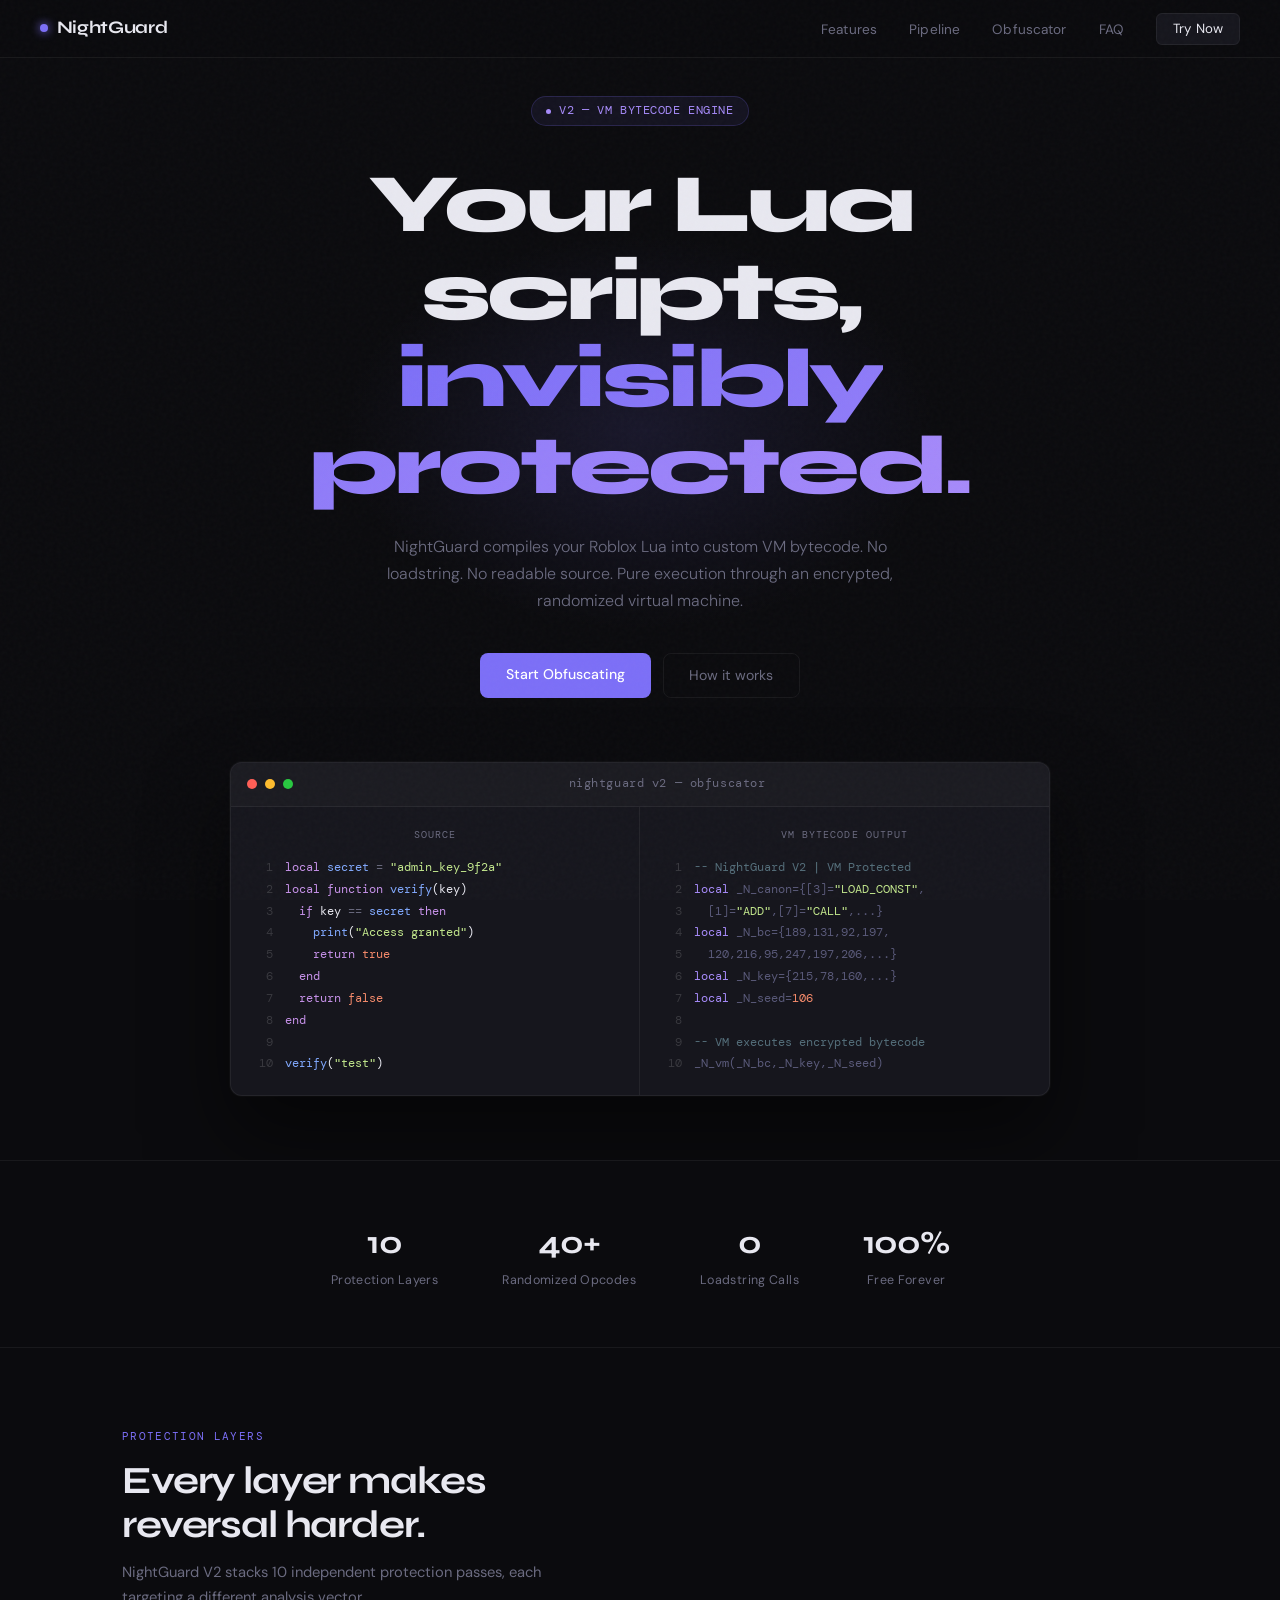
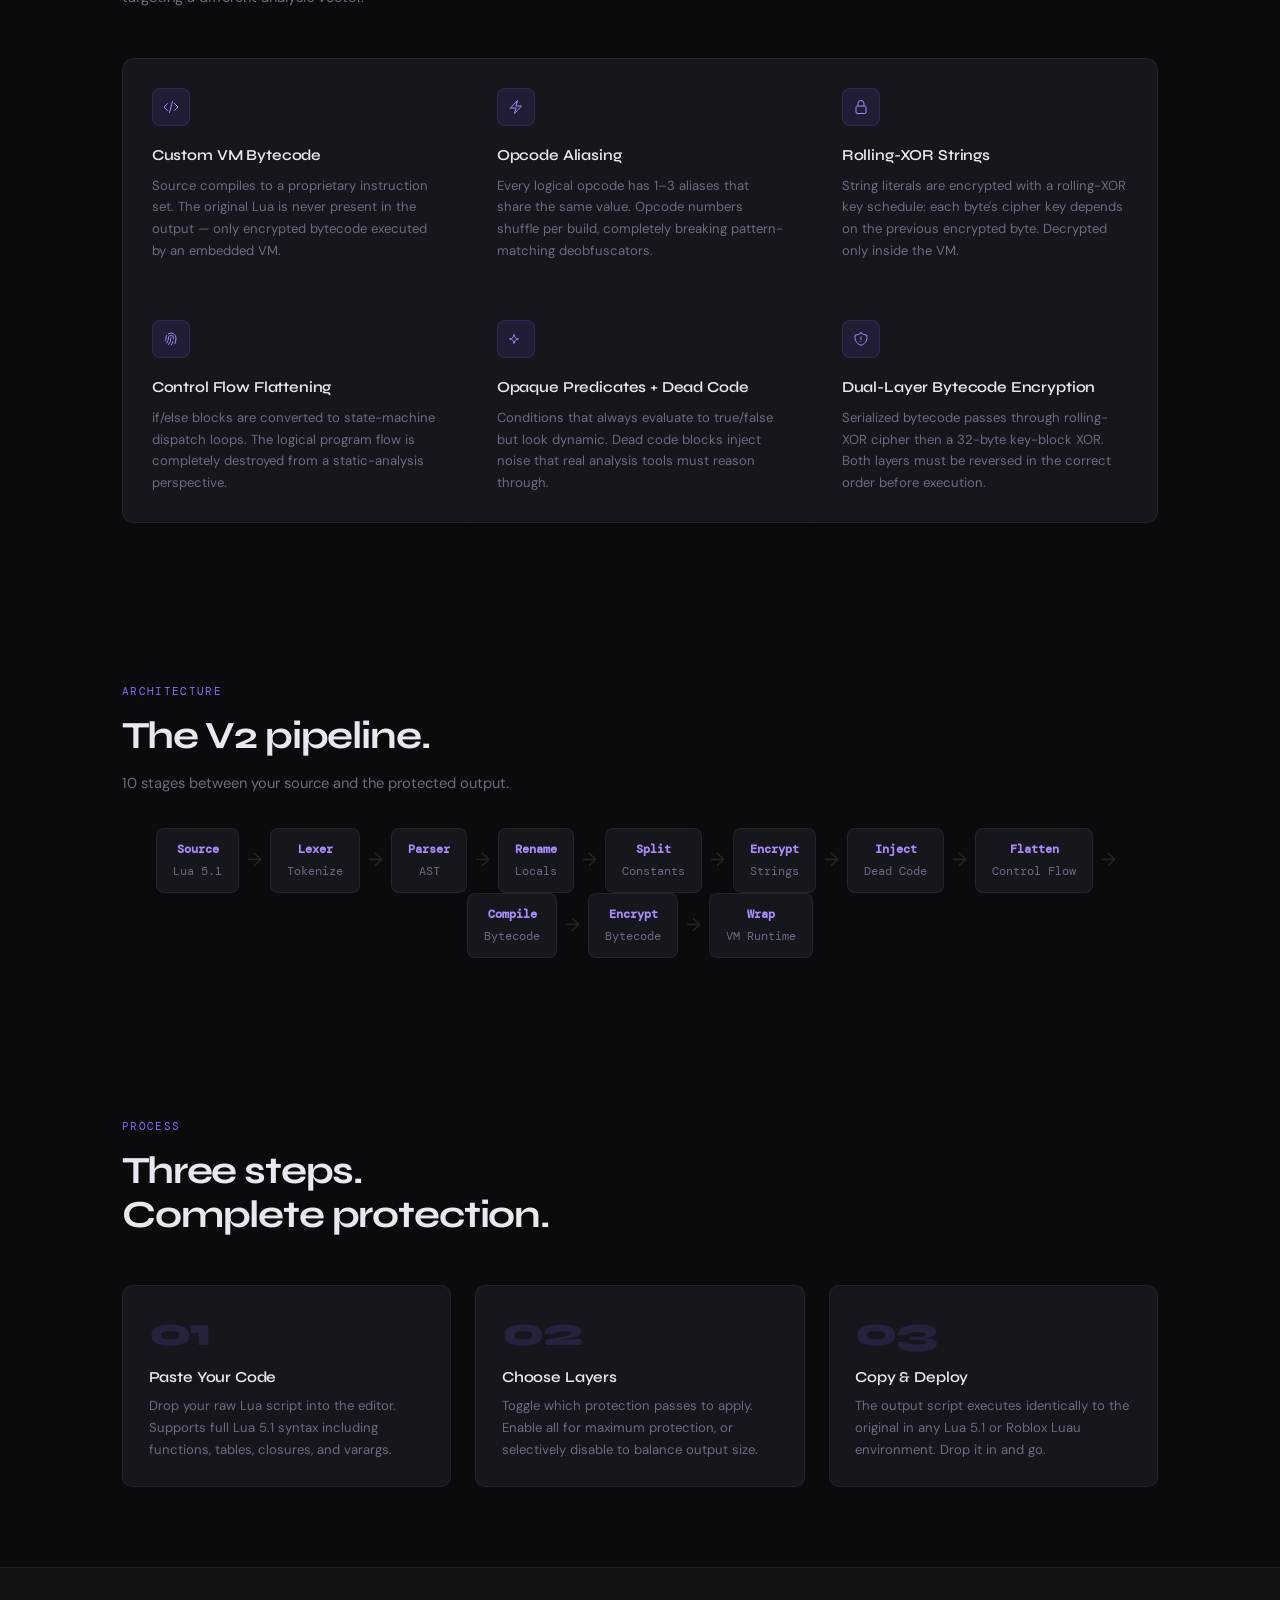
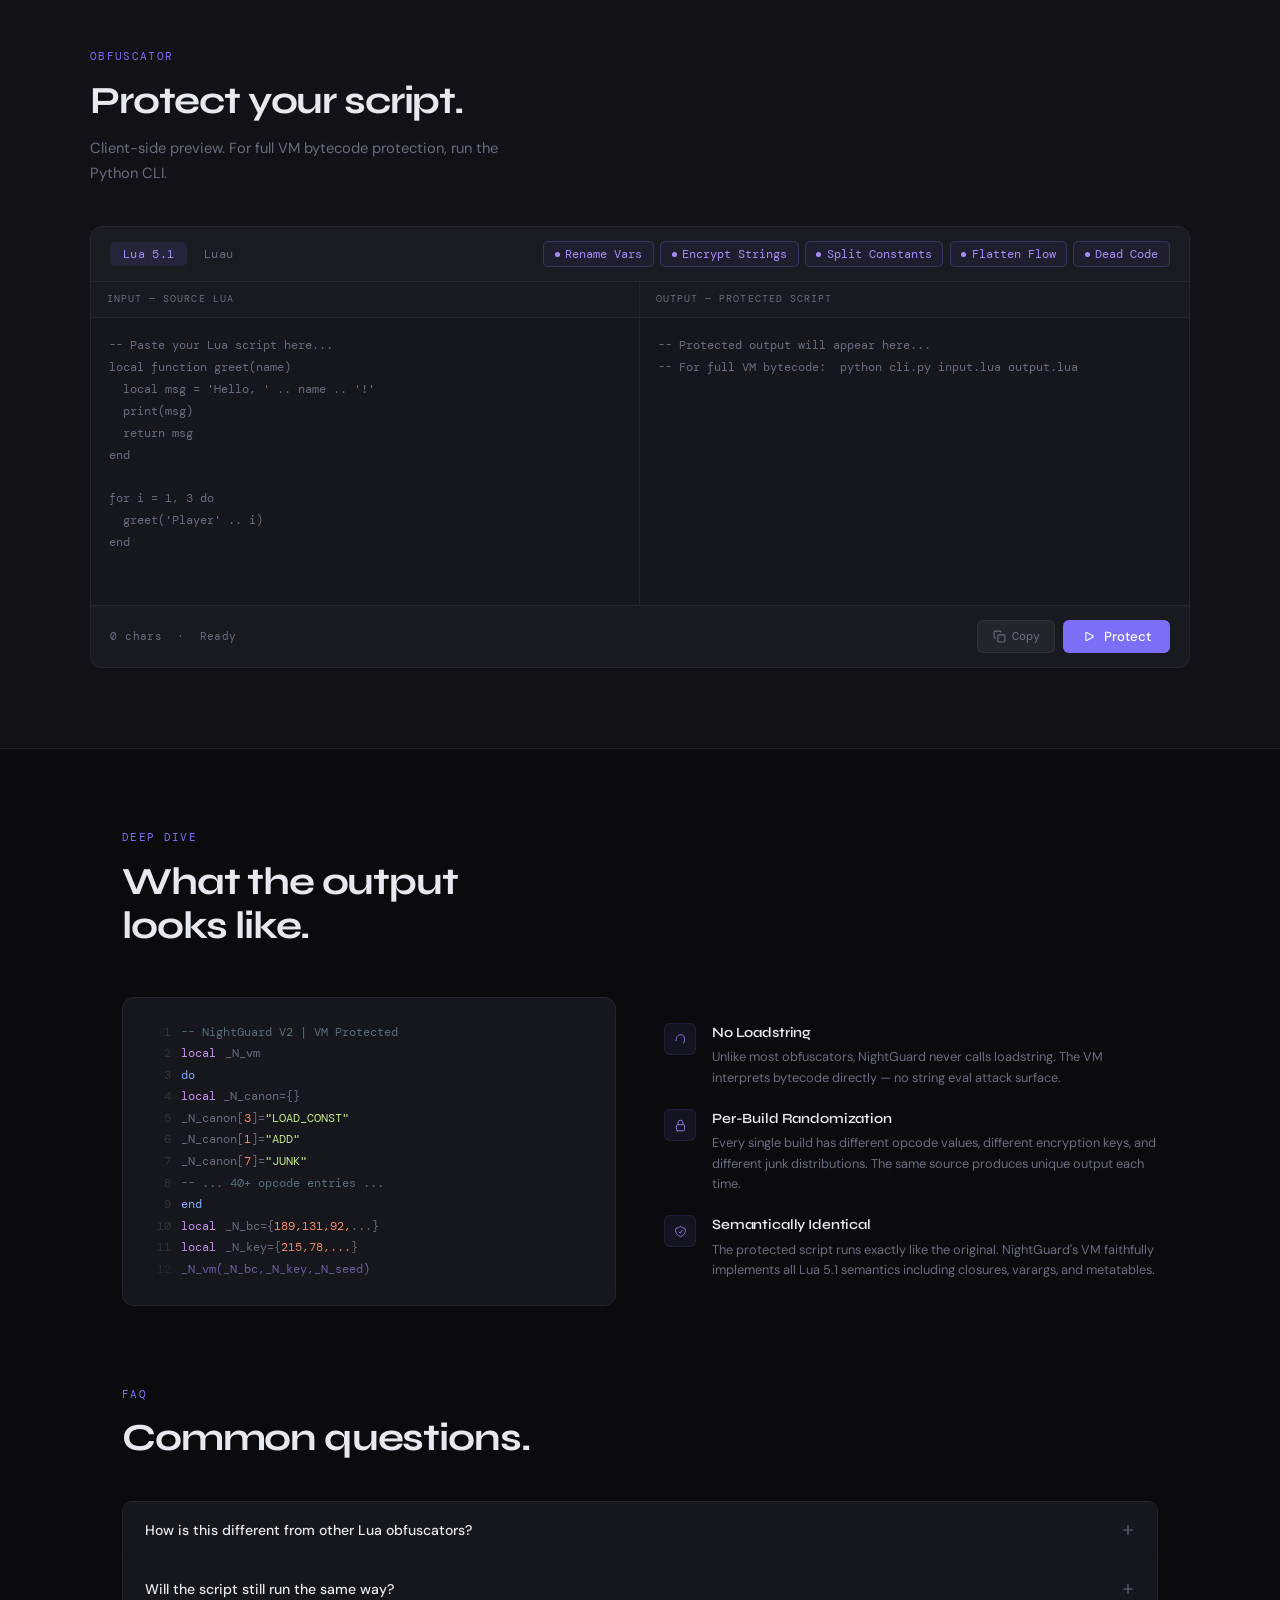
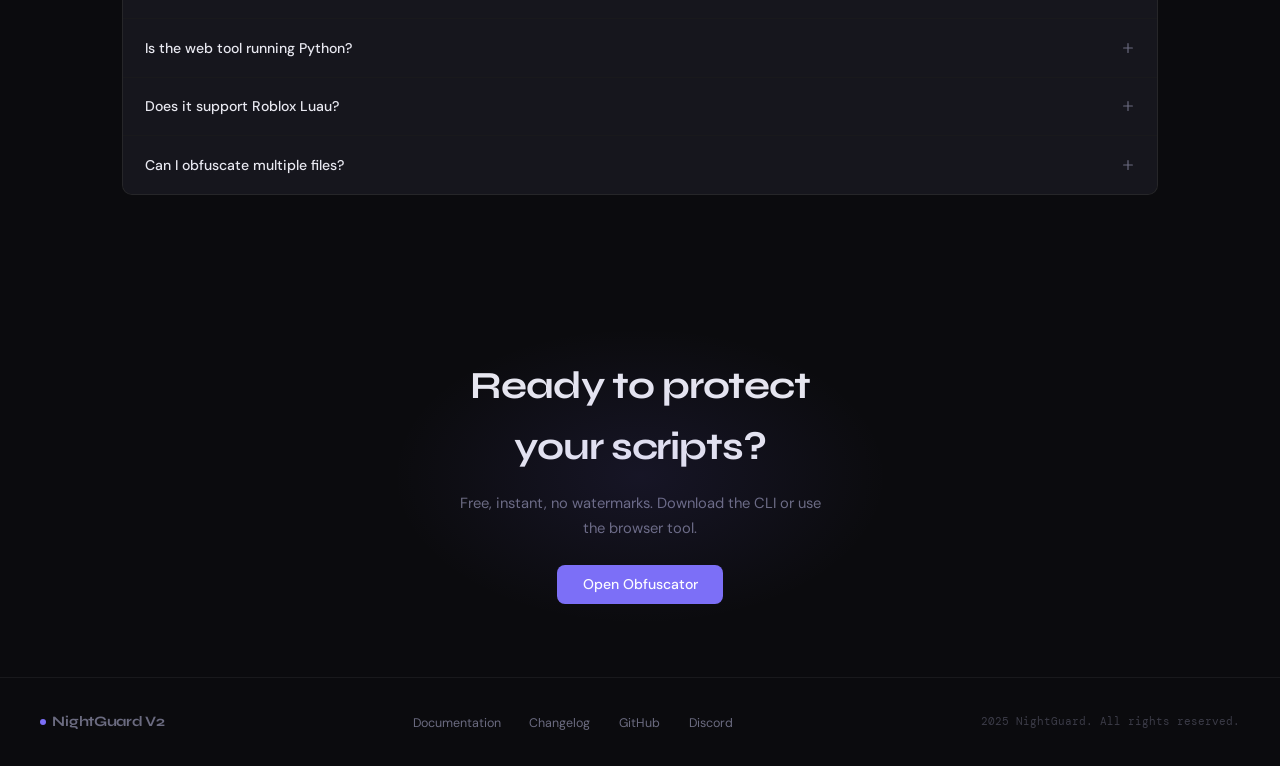
==== index.html @ a3a3057b "Create index.html" ====
<!DOCTYPE html>
<html lang="en">
<head>
<meta charset="UTF-8">
<meta name="viewport" content="width=device-width, initial-scale=1.0">
<title>NightGuard — Lua Obfuscator</title>
<link rel="preconnect" href="https://fonts.googleapis.com">
<link href="https://fonts.googleapis.com/css2?family=Syne:wght@400;500;600;700;800&family=DM+Mono:wght@300;400;500&family=DM+Sans:wght@300;400;500&display=swap" rel="stylesheet">
<style>
*,*::before,*::after{box-sizing:border-box;margin:0;padding:0}
:root{--bg:#0b0b0e;--surface:#111116;--card:#16161d;--border:rgba(255,255,255,0.06);--border-h:rgba(255,255,255,0.11);--accent:#7c6ff7;--accent2:#a78bfa;--text:#e8e8f0;--muted:#6b6b80;--mono:'DM Mono',monospace;--display:'Syne',sans-serif;--body:'DM Sans',sans-serif}
html{scroll-behavior:smooth}
body{background:var(--bg);color:var(--text);font-family:var(--body);font-size:15px;line-height:1.6;overflow-x:hidden}
body::before{content:'';position:fixed;inset:0;background-image:url("data:image/svg+xml,%3Csvg viewBox='0 0 256 256' xmlns='http://www.w3.org/2000/svg'%3E%3Cfilter id='n'%3E%3CfeTurbulence type='fractalNoise' baseFrequency='0.9' numOctaves='4' stitchTiles='stitch'/%3E%3C/filter%3E%3Crect width='100%25' height='100%25' filter='url(%23n)' opacity='1'/%3E%3C/svg%3E");opacity:.025;pointer-events:none;z-index:9999}
nav{position:fixed;top:0;left:0;right:0;z-index:100;display:flex;align-items:center;justify-content:space-between;padding:0 2.5rem;height:58px;background:rgba(11,11,14,.75);backdrop-filter:blur(20px);border-bottom:1px solid var(--border)}
.nav-logo{font-family:var(--display);font-weight:700;font-size:1.1rem;letter-spacing:-.02em;color:var(--text);text-decoration:none;display:flex;align-items:center;gap:.55rem}
.nav-logo .dot{width:8px;height:8px;border-radius:50%;background:var(--accent);box-shadow:0 0 10px var(--accent)}
.nav-links{display:flex;gap:2rem;list-style:none}
.nav-links a{color:var(--muted);text-decoration:none;font-size:.85rem;font-weight:400;letter-spacing:.01em;transition:color .2s}
.nav-links a:hover{color:var(--text)}
.nav-cta{background:var(--card)!important;border:1px solid var(--border)!important;color:var(--text)!important;padding:.4rem 1rem!important;border-radius:6px;font-size:.83rem!important;transition:border-color .2s,background .2s!important}
.nav-cta:hover{border-color:var(--accent)!important;background:rgba(124,111,247,.08)!important}
.hero{min-height:100vh;display:flex;flex-direction:column;align-items:center;justify-content:center;text-align:center;padding:6rem 2rem 4rem;position:relative;overflow:hidden}
.hero-glow{position:absolute;top:20%;left:50%;transform:translateX(-50%);width:600px;height:400px;background:radial-gradient(ellipse,rgba(124,111,247,.12) 0%,transparent 70%);pointer-events:none}
.hero-badge{display:inline-flex;align-items:center;gap:.5rem;background:rgba(124,111,247,.08);border:1px solid rgba(124,111,247,.2);border-radius:20px;padding:.3rem .9rem;font-family:var(--mono);font-size:.72rem;color:var(--accent2);margin-bottom:2.2rem;letter-spacing:.05em;animation:fadeUp .6s ease both}
.badge-dot{width:5px;height:5px;border-radius:50%;background:var(--accent2);animation:pulse 2s infinite}
@keyframes pulse{0%,100%{opacity:1}50%{opacity:.3}}
.hero h1{font-family:var(--display);font-size:clamp(2.8rem,7vw,5.2rem);font-weight:800;letter-spacing:-.04em;line-height:1.05;max-width:780px;animation:fadeUp .6s .1s ease both}
.hero h1 span{background:linear-gradient(135deg,var(--accent) 0%,var(--accent2) 100%);-webkit-background-clip:text;-webkit-text-fill-color:transparent;background-clip:text}
.hero-sub{margin-top:1.4rem;max-width:520px;color:var(--muted);font-size:1rem;font-weight:300;line-height:1.7;animation:fadeUp .6s .2s ease both}
.hero-actions{margin-top:2.4rem;display:flex;gap:.75rem;justify-content:center;animation:fadeUp .6s .3s ease both}
.btn-primary{background:var(--accent);color:#fff;border:none;padding:.65rem 1.6rem;border-radius:8px;font-family:var(--body);font-size:.88rem;font-weight:500;cursor:pointer;transition:opacity .2s,transform .15s;text-decoration:none}
.btn-primary:hover{opacity:.85;transform:translateY(-1px)}
.btn-ghost{background:transparent;color:var(--muted);border:1px solid var(--border);padding:.65rem 1.6rem;border-radius:8px;font-family:var(--body);font-size:.88rem;cursor:pointer;transition:border-color .2s,color .2s;text-decoration:none}
.btn-ghost:hover{border-color:var(--border-h);color:var(--text)}
.editor-wrap{margin-top:4rem;width:100%;max-width:820px;animation:fadeUp .7s .4s ease both}
.editor-chrome{background:var(--card);border:1px solid var(--border);border-radius:12px;overflow:hidden;box-shadow:0 40px 80px rgba(0,0,0,.5),0 0 0 1px rgba(255,255,255,.03)}
.editor-bar{display:flex;align-items:center;gap:.5rem;padding:.75rem 1rem;background:rgba(255,255,255,.02);border-bottom:1px solid var(--border)}
.editor-dot{width:10px;height:10px;border-radius:50%}
.d1{background:#ff5f57}.d2{background:#febc2e}.d3{background:#28c840}
.editor-title{margin:0 auto;font-family:var(--mono);font-size:.72rem;color:var(--muted);letter-spacing:.05em}
.editor-cols{display:grid;grid-template-columns:1fr 1fr}
.editor-pane{padding:1.2rem 1.4rem;font-family:var(--mono);font-size:.78rem;line-height:1.75;min-height:220px}
.editor-pane:first-child{border-right:1px solid var(--border)}
.pane-label{font-size:.65rem;letter-spacing:.1em;color:var(--muted);margin-bottom:.8rem;text-transform:uppercase}
.code-line{display:flex;gap:.8rem}
.ln{color:rgba(255,255,255,.15);user-select:none;min-width:1.2rem;text-align:right}
.kw{color:#c792ea}.fn{color:#82aaff}.str{color:#c3e88d}.num{color:#f78c6c}.cm{color:#546e7a}.op{color:var(--muted)}
.obf-line{color:#5a5a7a}.obf-highlight{color:var(--accent2)}
.stats{display:flex;justify-content:center;gap:4rem;padding:3.5rem 2rem;border-top:1px solid var(--border);border-bottom:1px solid var(--border)}
.stat-item{text-align:center}
.stat-value{font-family:var(--display);font-size:2rem;font-weight:700;letter-spacing:-.03em;color:var(--text)}
.stat-label{font-size:.78rem;color:var(--muted);margin-top:.2rem;letter-spacing:.03em}
section{padding:5rem 2rem;max-width:1100px;margin:0 auto}
.section-label{font-family:var(--mono);font-size:.7rem;letter-spacing:.12em;color:var(--accent);text-transform:uppercase;margin-bottom:.8rem}
.section-title{font-family:var(--display);font-size:clamp(1.8rem,3vw,2.5rem);font-weight:700;letter-spacing:-.03em;line-height:1.15;max-width:500px}
.section-desc{color:var(--muted);margin-top:.8rem;max-width:420px;font-size:.92rem;line-height:1.7}
.feature-grid{display:grid;grid-template-columns:repeat(3,1fr);gap:1px;background:var(--border);border:1px solid var(--border);border-radius:12px;overflow:hidden;margin-top:3rem}
.feature-card{background:var(--card);padding:1.8rem;transition:background .2s}
.feature-card:hover{background:#1a1a23}
.feat-icon{width:38px;height:38px;border-radius:8px;background:rgba(124,111,247,.1);border:1px solid rgba(124,111,247,.15);display:flex;align-items:center;justify-content:center;margin-bottom:1.1rem}
.feat-icon svg{width:16px;height:16px;stroke:var(--accent2)}
.feat-title{font-family:var(--display);font-size:.95rem;font-weight:600;letter-spacing:-.01em;margin-bottom:.45rem}
.feat-desc{font-size:.82rem;color:var(--muted);line-height:1.65}
.steps-grid{display:grid;grid-template-columns:repeat(3,1fr);gap:1.5rem;margin-top:3rem}
.step-card{background:var(--card);border:1px solid var(--border);border-radius:10px;padding:1.6rem;position:relative;overflow:hidden}
.step-card::before{content:'';position:absolute;top:0;left:0;right:0;height:1px;background:linear-gradient(90deg,transparent,var(--accent),transparent);opacity:0;transition:opacity .3s}
.step-card:hover::before{opacity:1}
.step-num{font-family:var(--display);font-size:2.5rem;font-weight:800;color:rgba(124,111,247,.15);letter-spacing:-.05em;line-height:1;margin-bottom:.8rem}
.step-title{font-family:var(--display);font-size:.95rem;font-weight:600;letter-spacing:-.01em;margin-bottom:.4rem}
.step-desc{font-size:.82rem;color:var(--muted);line-height:1.65}
.tool-section{background:var(--surface);border-top:1px solid var(--border);border-bottom:1px solid var(--border);padding:5rem 2rem}
.tool-inner{max-width:1100px;margin:0 auto}
.tool-box{margin-top:2.5rem;background:var(--card);border:1px solid var(--border);border-radius:12px;overflow:hidden}
.tool-header{display:flex;align-items:center;justify-content:space-between;padding:.9rem 1.2rem;border-bottom:1px solid var(--border);background:rgba(255,255,255,.015);flex-wrap:wrap;gap:.5rem}
.tool-tabs{display:flex;gap:.25rem}
.tab{padding:.3rem .8rem;border-radius:5px;font-family:var(--mono);font-size:.72rem;cursor:pointer;color:var(--muted);transition:background .15s,color .15s;border:none;background:transparent;letter-spacing:.03em}
.tab.active{background:rgba(124,111,247,.12);color:var(--accent2)}
.tab:hover:not(.active){background:rgba(255,255,255,.04);color:var(--text)}
.tool-options{display:flex;gap:.4rem;flex-wrap:wrap}
.opt-badge{display:flex;align-items:center;gap:.35rem;background:rgba(255,255,255,.04);border:1px solid var(--border);border-radius:5px;padding:.28rem .65rem;font-size:.72rem;color:var(--muted);cursor:pointer;transition:border-color .2s,color .2s;white-space:nowrap;font-family:var(--mono)}
.opt-badge:hover{border-color:var(--border-h);color:var(--text)}
.opt-badge.on{color:var(--accent2);border-color:rgba(124,111,247,.25);background:rgba(124,111,247,.06)}
.opt-dot{width:5px;height:5px;border-radius:50%;background:currentColor}
.tool-editors{display:grid;grid-template-columns:1fr 1fr}
.tool-editor{position:relative}
.tool-editor:first-child{border-right:1px solid var(--border)}
.editor-label{padding:.55rem 1rem;font-family:var(--mono);font-size:.65rem;color:var(--muted);letter-spacing:.1em;text-transform:uppercase;border-bottom:1px solid var(--border);background:rgba(255,255,255,.01)}
textarea{width:100%;height:280px;background:transparent;border:none;outline:none;resize:none;padding:1.1rem;font-family:var(--mono);font-size:.78rem;color:var(--text);line-height:1.75;caret-color:var(--accent)}
textarea::placeholder{color:var(--muted)}
.tool-footer{display:flex;align-items:center;justify-content:space-between;padding:.9rem 1.2rem;border-top:1px solid var(--border);background:rgba(255,255,255,.01);flex-wrap:wrap;gap:.5rem}
.tool-meta{font-family:var(--mono);font-size:.7rem;color:var(--muted);letter-spacing:.04em}
.tool-meta span{color:var(--accent2)}
.run-btn{display:flex;align-items:center;gap:.5rem;background:var(--accent);color:#fff;border:none;padding:.5rem 1.2rem;border-radius:6px;font-family:var(--body);font-size:.83rem;font-weight:500;cursor:pointer;transition:opacity .2s}
.run-btn:hover{opacity:.85}
.run-btn svg{width:13px;height:13px}
.copy-btn{display:flex;align-items:center;gap:.4rem;background:rgba(255,255,255,.05);border:1px solid var(--border);color:var(--muted);padding:.4rem .9rem;border-radius:6px;font-family:var(--mono);font-size:.72rem;cursor:pointer;transition:all .2s}
.copy-btn:hover{border-color:var(--accent2);color:var(--accent2)}
.protect-grid{display:grid;grid-template-columns:1fr 1fr;gap:3rem;align-items:center;margin-top:3rem}
.protect-visual{background:var(--card);border:1px solid var(--border);border-radius:12px;padding:1.5rem;font-family:var(--mono);font-size:.75rem;line-height:1.8;overflow:hidden;position:relative}
.protect-visual::after{content:'';position:absolute;bottom:0;left:0;right:0;height:60px;background:linear-gradient(transparent,var(--card))}
.pv-line{display:flex;gap:.6rem}
.pv-ln{color:rgba(255,255,255,.12);min-width:1.5rem;text-align:right}
.protect-points{display:flex;flex-direction:column;gap:1.2rem}
.protect-point{display:flex;gap:1rem;align-items:flex-start}
.pp-icon{width:32px;height:32px;min-width:32px;border-radius:6px;background:rgba(124,111,247,.08);border:1px solid rgba(124,111,247,.12);display:flex;align-items:center;justify-content:center;margin-top:.1rem}
.pp-icon svg{width:13px;height:13px;stroke:var(--accent2)}
.pp-text h4{font-family:var(--display);font-size:.88rem;font-weight:600;letter-spacing:-.01em;margin-bottom:.2rem}
.pp-text p{font-size:.8rem;color:var(--muted);line-height:1.6}
.faq-list{margin-top:2.5rem;display:flex;flex-direction:column;gap:1px;background:var(--border);border:1px solid var(--border);border-radius:10px;overflow:hidden}
.faq-item{background:var(--card);cursor:pointer}
.faq-q{display:flex;justify-content:space-between;align-items:center;padding:1.1rem 1.4rem;font-size:.88rem;font-weight:500}
.faq-q svg{width:14px;height:14px;stroke:var(--muted);transition:transform .2s,stroke .2s;min-width:14px}
.faq-item.open .faq-q svg{transform:rotate(45deg);stroke:var(--accent2)}
.faq-a{max-height:0;overflow:hidden;transition:max-height .3s ease,padding .3s ease;font-size:.83rem;color:var(--muted);line-height:1.7;padding:0 1.4rem}
.faq-item.open .faq-a{max-height:200px;padding:0 1.4rem 1.1rem}
.cta-band{text-align:center;padding:5rem 2rem;position:relative;overflow:hidden}
.cta-band::before{content:'';position:absolute;top:50%;left:50%;transform:translate(-50%,-50%);width:500px;height:300px;background:radial-gradient(ellipse,rgba(124,111,247,.1) 0%,transparent 70%);pointer-events:none}
.cta-band h2{font-family:var(--display);font-size:clamp(1.8rem,3vw,2.8rem);font-weight:700;letter-spacing:-.03em;margin-bottom:.8rem}
.cta-band p{color:var(--muted);font-size:.92rem;max-width:380px;margin:0 auto 2rem;line-height:1.7}
footer{border-top:1px solid var(--border);padding:2rem 2.5rem;display:flex;align-items:center;justify-content:space-between}
.footer-logo{font-family:var(--display);font-size:.9rem;font-weight:700;color:var(--muted);letter-spacing:-.02em;display:flex;align-items:center;gap:.4rem}
.footer-links{display:flex;gap:1.8rem;list-style:none}
.footer-links a{color:var(--muted);text-decoration:none;font-size:.78rem;transition:color .2s}
.footer-links a:hover{color:var(--text)}
.footer-copy{font-family:var(--mono);font-size:.7rem;color:rgba(107,107,128,.5)}
@keyframes fadeUp{from{opacity:0;transform:translateY(16px)}to{opacity:1;transform:translateY(0)}}
.reveal{opacity:0;transform:translateY(18px);transition:opacity .55s ease,transform .55s ease}
.reveal.visible{opacity:1;transform:none}
::-webkit-scrollbar{width:4px}
::-webkit-scrollbar-track{background:var(--bg)}
::-webkit-scrollbar-thumb{background:var(--border-h);border-radius:2px}
.pipeline-visual{margin-top:2rem;display:flex;align-items:center;gap:0;flex-wrap:wrap;justify-content:center}
.pipe-step{background:var(--card);border:1px solid var(--border);border-radius:8px;padding:.7rem 1rem;font-family:var(--mono);font-size:.72rem;color:var(--muted);text-align:center;white-space:nowrap}
.pipe-step strong{display:block;color:var(--accent2);font-size:.78rem;margin-bottom:.15rem}
.pipe-arrow{color:var(--border-h);font-size:1.2rem;padding:0 .5rem;flex-shrink:0}
@media(max-width:768px){.feature-grid,.steps-grid,.tool-editors,.editor-cols,.protect-grid{grid-template-columns:1fr}.tool-editor:first-child{border-right:none;border-bottom:1px solid var(--border)}.editor-pane:first-child{border-right:none;border-bottom:1px solid var(--border)}.stats{gap:2rem;flex-wrap:wrap}nav{padding:0 1.2rem}.nav-links{display:none}footer{flex-direction:column;gap:1.2rem;text-align:center}.pipeline-visual{flex-direction:column}.pipe-arrow{transform:rotate(90deg)}}
</style>
</head>
<body>
<nav>
  <a class="nav-logo" href="#"><span class="dot"></span>NightGuard</a>
  <ul class="nav-links">
    <li><a href="#features">Features</a></li>
    <li><a href="#pipeline">Pipeline</a></li>
    <li><a href="#tool">Obfuscator</a></li>
    <li><a href="#faq">FAQ</a></li>
    <li><a href="#tool" class="nav-cta">Try Now</a></li>
  </ul>
</nav>

<section class="hero">
  <div class="hero-glow"></div>
  <div class="hero-badge"><span class="badge-dot"></span>V2 — VM BYTECODE ENGINE</div>
  <h1>Your Lua scripts,<br><span>invisibly protected.</span></h1>
  <p class="hero-sub">NightGuard compiles your Roblox Lua into custom VM bytecode. No loadstring. No readable source. Pure execution through an encrypted, randomized virtual machine.</p>
  <div class="hero-actions">
    <a href="#tool" class="btn-primary">Start Obfuscating</a>
    <a href="#pipeline" class="btn-ghost">How it works</a>
  </div>
  <div class="editor-wrap">
    <div class="editor-chrome">
      <div class="editor-bar">
        <span class="editor-dot d1"></span><span class="editor-dot d2"></span><span class="editor-dot d3"></span>
        <span class="editor-title">nightguard v2 — obfuscator</span>
      </div>
      <div class="editor-cols">
        <div class="editor-pane">
          <div class="pane-label">Source</div>
          <div class="code-line"><span class="ln">1</span><span><span class="kw">local</span> <span class="fn">secret</span> <span class="op">=</span> <span class="str">"admin_key_9f2a"</span></span></div>
          <div class="code-line"><span class="ln">2</span><span><span class="kw">local function</span> <span class="fn">verify</span>(key)</span></div>
          <div class="code-line"><span class="ln">3</span><span>&nbsp;&nbsp;<span class="kw">if</span> key <span class="op">==</span> <span class="fn">secret</span> <span class="kw">then</span></span></div>
          <div class="code-line"><span class="ln">4</span><span>&nbsp;&nbsp;&nbsp;&nbsp;<span class="fn">print</span>(<span class="str">"Access granted"</span>)</span></div>
          <div class="code-line"><span class="ln">5</span><span>&nbsp;&nbsp;&nbsp;&nbsp;<span class="kw">return</span> <span class="num">true</span></span></div>
          <div class="code-line"><span class="ln">6</span><span>&nbsp;&nbsp;<span class="kw">end</span></span></div>
          <div class="code-line"><span class="ln">7</span><span>&nbsp;&nbsp;<span class="kw">return</span> <span class="num">false</span></span></div>
          <div class="code-line"><span class="ln">8</span><span><span class="kw">end</span></span></div>
          <div class="code-line"><span class="ln">9</span><span></span></div>
          <div class="code-line"><span class="ln">10</span><span><span class="fn">verify</span>(<span class="str">"test"</span>)</span></div>
        </div>
        <div class="editor-pane">
          <div class="pane-label">VM Bytecode Output</div>
          <div class="code-line"><span class="ln">1</span><span class="obf-line"><span class="cm">-- NightGuard V2 | VM Protected</span></span></div>
          <div class="code-line"><span class="ln">2</span><span class="obf-line"><span class="obf-highlight">local</span> _N_canon={[3]=<span class="str">"LOAD_CONST"</span>,</span></div>
          <div class="code-line"><span class="ln">3</span><span class="obf-line">&nbsp;&nbsp;[1]=<span class="str">"ADD"</span>,[7]=<span class="str">"CALL"</span>,...}</span></div>
          <div class="code-line"><span class="ln">4</span><span class="obf-line"><span class="obf-highlight">local</span> _N_bc={189,131,92,197,</span></div>
          <div class="code-line"><span class="ln">5</span><span class="obf-line">&nbsp;&nbsp;120,216,95,247,197,206,...}</span></div>
          <div class="code-line"><span class="ln">6</span><span class="obf-line"><span class="obf-highlight">local</span> _N_key={215,78,160,...}</span></div>
          <div class="code-line"><span class="ln">7</span><span class="obf-line"><span class="obf-highlight">local</span> _N_seed=<span class="num">106</span></span></div>
          <div class="code-line"><span class="ln">8</span><span class="obf-line"></span></div>
          <div class="code-line"><span class="ln">9</span><span class="obf-line"><span class="cm">-- VM executes encrypted bytecode</span></span></div>
          <div class="code-line"><span class="ln">10</span><span class="obf-line">_N_vm(_N_bc,_N_key,_N_seed)</span></div>
        </div>
      </div>
    </div>
  </div>
</section>

<div class="stats reveal">
  <div class="stat-item"><div class="stat-value">10</div><div class="stat-label">Protection Layers</div></div>
  <div class="stat-item"><div class="stat-value">40+</div><div class="stat-label">Randomized Opcodes</div></div>
  <div class="stat-item"><div class="stat-value">0</div><div class="stat-label">Loadstring Calls</div></div>
  <div class="stat-item"><div class="stat-value">100%</div><div class="stat-label">Free Forever</div></div>
</div>

<section id="features">
  <div class="section-label reveal">Protection Layers</div>
  <h2 class="section-title reveal">Every layer makes<br>reversal harder.</h2>
  <p class="section-desc reveal">NightGuard V2 stacks 10 independent protection passes, each targeting a different analysis vector.</p>
  <div class="feature-grid reveal">
    <div class="feature-card">
      <div class="feat-icon"><svg fill="none" viewBox="0 0 24 24" stroke-width="1.5"><path stroke-linecap="round" stroke-linejoin="round" d="M17.25 6.75L22.5 12l-5.25 5.25m-10.5 0L1.5 12l5.25-5.25m7.5-3l-4.5 16.5"/></svg></div>
      <div class="feat-title">Custom VM Bytecode</div>
      <p class="feat-desc">Source compiles to a proprietary instruction set. The original Lua is never present in the output — only encrypted bytecode executed by an embedded VM.</p>
    </div>
    <div class="feature-card">
      <div class="feat-icon"><svg fill="none" viewBox="0 0 24 24" stroke-width="1.5"><path stroke-linecap="round" stroke-linejoin="round" d="M3.75 13.5l10.5-11.25L12 10.5h8.25L9.75 21.75 12 13.5H3.75z"/></svg></div>
      <div class="feat-title">Opcode Aliasing</div>
      <p class="feat-desc">Every logical opcode has 1–3 aliases that share the same value. Opcode numbers shuffle per build, completely breaking pattern-matching deobfuscators.</p>
    </div>
    <div class="feature-card">
      <div class="feat-icon"><svg fill="none" viewBox="0 0 24 24" stroke-width="1.5"><path stroke-linecap="round" stroke-linejoin="round" d="M16.5 10.5V6.75a4.5 4.5 0 10-9 0v3.75m-.75 11.25h10.5a2.25 2.25 0 002.25-2.25v-6.75a2.25 2.25 0 00-2.25-2.25H6.75a2.25 2.25 0 00-2.25 2.25v6.75a2.25 2.25 0 002.25 2.25z"/></svg></div>
      <div class="feat-title">Rolling-XOR Strings</div>
      <p class="feat-desc">String literals are encrypted with a rolling-XOR key schedule: each byte's cipher key depends on the previous encrypted byte. Decrypted only inside the VM.</p>
    </div>
    <div class="feature-card">
      <div class="feat-icon"><svg fill="none" viewBox="0 0 24 24" stroke-width="1.5"><path stroke-linecap="round" stroke-linejoin="round" d="M7.864 4.243A7.5 7.5 0 0119.5 10.5c0 2.92-.556 5.709-1.568 8.268M5.742 6.364A7.465 7.465 0 004.5 10.5a7.464 7.464 0 01-1.15 3.993m1.989 3.559A11.209 11.209 0 008.25 10.5a3.75 3.75 0 117.5 0c0 .527-.021 1.049-.064 1.565M12 10.5a14.94 14.94 0 01-3.6 9.75m6.633-4.596a18.666 18.666 0 01-2.485 5.33"/></svg></div>
      <div class="feat-title">Control Flow Flattening</div>
      <p class="feat-desc">if/else blocks are converted to state-machine dispatch loops. The logical program flow is completely destroyed from a static-analysis perspective.</p>
    </div>
    <div class="feature-card">
      <div class="feat-icon"><svg fill="none" viewBox="0 0 24 24" stroke-width="1.5"><path stroke-linecap="round" stroke-linejoin="round" d="M9.813 15.904L9 18.75l-.813-2.846a4.5 4.5 0 00-3.09-3.09L2.25 12l2.846-.813a4.5 4.5 0 003.09-3.09L9 5.25l.813 2.846a4.5 4.5 0 003.09 3.09L15.75 12l-2.846.813a4.5 4.5 0 00-3.09 3.09z"/></svg></div>
      <div class="feat-title">Opaque Predicates + Dead Code</div>
      <p class="feat-desc">Conditions that always evaluate to true/false but look dynamic. Dead code blocks inject noise that real analysis tools must reason through.</p>
    </div>
    <div class="feature-card">
      <div class="feat-icon"><svg fill="none" viewBox="0 0 24 24" stroke-width="1.5"><path stroke-linecap="round" stroke-linejoin="round" d="M12 9v3.75m0-10.036A11.959 11.959 0 013.598 6 11.99 11.99 0 003 9.75c0 5.592 3.824 10.29 9 11.622 5.176-1.332 9-6.03 9-11.622 0-1.31-.21-2.57-.598-3.75h-.152c-3.196 0-6.1-1.249-8.25-3.286zm0 13.036h.008v.008H12v-.008z"/></svg></div>
      <div class="feat-title">Dual-Layer Bytecode Encryption</div>
      <p class="feat-desc">Serialized bytecode passes through rolling-XOR cipher then a 32-byte key-block XOR. Both layers must be reversed in the correct order before execution.</p>
    </div>
  </div>
</section>

<section id="pipeline">
  <div class="section-label reveal">Architecture</div>
  <h2 class="section-title reveal">The V2 pipeline.</h2>
  <p class="section-desc reveal">10 stages between your source and the protected output.</p>
  <div class="pipeline-visual reveal">
    <div class="pipe-step"><strong>Source</strong>Lua 5.1</div>
    <div class="pipe-arrow">→</div>
    <div class="pipe-step"><strong>Lexer</strong>Tokenize</div>
    <div class="pipe-arrow">→</div>
    <div class="pipe-step"><strong>Parser</strong>AST</div>
    <div class="pipe-arrow">→</div>
    <div class="pipe-step"><strong>Rename</strong>Locals</div>
    <div class="pipe-arrow">→</div>
    <div class="pipe-step"><strong>Split</strong>Constants</div>
    <div class="pipe-arrow">→</div>
    <div class="pipe-step"><strong>Encrypt</strong>Strings</div>
    <div class="pipe-arrow">→</div>
    <div class="pipe-step"><strong>Inject</strong>Dead Code</div>
    <div class="pipe-arrow">→</div>
    <div class="pipe-step"><strong>Flatten</strong>Control Flow</div>
    <div class="pipe-arrow">→</div>
    <div class="pipe-step"><strong>Compile</strong>Bytecode</div>
    <div class="pipe-arrow">→</div>
    <div class="pipe-step"><strong>Encrypt</strong>Bytecode</div>
    <div class="pipe-arrow">→</div>
    <div class="pipe-step"><strong>Wrap</strong>VM Runtime</div>
  </div>
</section>

<section id="how">
  <div class="section-label reveal">Process</div>
  <h2 class="section-title reveal">Three steps.<br>Complete protection.</h2>
  <div class="steps-grid reveal">
    <div class="step-card"><div class="step-num">01</div><div class="step-title">Paste Your Code</div><p class="step-desc">Drop your raw Lua script into the editor. Supports full Lua 5.1 syntax including functions, tables, closures, and varargs.</p></div>
    <div class="step-card"><div class="step-num">02</div><div class="step-title">Choose Layers</div><p class="step-desc">Toggle which protection passes to apply. Enable all for maximum protection, or selectively disable to balance output size.</p></div>
    <div class="step-card"><div class="step-num">03</div><div class="step-title">Copy & Deploy</div><p class="step-desc">The output script executes identically to the original in any Lua 5.1 or Roblox Luau environment. Drop it in and go.</p></div>
  </div>
</section>

<div class="tool-section" id="tool">
  <div class="tool-inner">
    <div class="section-label reveal">Obfuscator</div>
    <h2 class="section-title reveal">Protect your script.</h2>
    <p class="section-desc reveal">Client-side preview. For full VM bytecode protection, run the Python CLI.</p>
    <div class="tool-box reveal">
      <div class="tool-header">
        <div class="tool-tabs">
          <button class="tab active" id="tab-lua">Lua 5.1</button>
          <button class="tab" id="tab-luau">Luau</button>
        </div>
        <div class="tool-options">
          <button class="opt-badge on" id="tog-var"><span class="opt-dot"></span>Rename Vars</button>
          <button class="opt-badge on" id="tog-str"><span class="opt-dot"></span>Encrypt Strings</button>
          <button class="opt-badge on" id="tog-split"><span class="opt-dot"></span>Split Constants</button>
          <button class="opt-badge on" id="tog-flow"><span class="opt-dot"></span>Flatten Flow</button>
          <button class="opt-badge on" id="tog-junk"><span class="opt-dot"></span>Dead Code</button>
        </div>
      </div>
      <div class="tool-editors">
        <div class="tool-editor">
          <div class="editor-label">Input — Source Lua</div>
          <textarea id="inputCode" placeholder="-- Paste your Lua script here...
local function greet(name)
  local msg = 'Hello, ' .. name .. '!'
  print(msg)
  return msg
end

for i = 1, 3 do
  greet('Player' .. i)
end"></textarea>
        </div>
        <div class="tool-editor">
          <div class="editor-label">Output — Protected Script</div>
          <textarea id="outputCode" placeholder="-- Protected output will appear here...
-- For full VM bytecode:  python cli.py input.lua output.lua" readonly></textarea>
        </div>
      </div>
      <div class="tool-footer">
        <span class="tool-meta" id="charCount">0 chars &nbsp;·&nbsp; Ready</span>
        <div style="display:flex;gap:.5rem">
          <button class="copy-btn" id="copyBtn">
            <svg width="13" height="13" fill="none" viewBox="0 0 24 24" stroke-width="2" stroke="currentColor"><rect x="9" y="9" width="13" height="13" rx="2"/><path d="M5 15H4a2 2 0 01-2-2V4a2 2 0 012-2h9a2 2 0 012 2v1"/></svg>
            Copy
          </button>
          <button class="run-btn" id="runBtn">
            <svg fill="none" viewBox="0 0 24 24" stroke-width="2" stroke="currentColor"><path stroke-linecap="round" stroke-linejoin="round" d="M5.25 5.653c0-.856.917-1.398 1.667-.986l11.54 6.348a1.125 1.125 0 010 1.971l-11.54 6.347a1.125 1.125 0 01-1.667-.985V5.653z"/></svg>
            Protect
          </button>
        </div>
      </div>
    </div>
  </div>
</div>

<section id="protect">
  <div class="section-label reveal">Deep Dive</div>
  <h2 class="section-title reveal">What the output<br>looks like.</h2>
  <div class="protect-grid reveal">
    <div class="protect-visual">
      <div class="pv-line"><span class="pv-ln">1</span><span style="color:#546e7a">-- NightGuard V2 | VM Protected</span></div>
      <div class="pv-line"><span class="pv-ln">2</span><span style="color:#c792ea">local</span><span style="color:#6b6b80"> _N_vm</span></div>
      <div class="pv-line"><span class="pv-ln">3</span><span style="color:#82aaff">do</span></div>
      <div class="pv-line"><span class="pv-ln">4</span><span style="color:#6b6b80"><span style="color:#c792ea">local</span> _N_canon={}</span></div>
      <div class="pv-line"><span class="pv-ln">5</span><span style="color:#6b6b80">_N_canon[<span style="color:#f78c6c">3</span>]=<span style="color:#c3e88d">"LOAD_CONST"</span></span></div>
      <div class="pv-line"><span class="pv-ln">6</span><span style="color:#6b6b80">_N_canon[<span style="color:#f78c6c">1</span>]=<span style="color:#c3e88d">"ADD"</span></span></div>
      <div class="pv-line"><span class="pv-ln">7</span><span style="color:#6b6b80">_N_canon[<span style="color:#f78c6c">7</span>]=<span style="color:#c3e88d">"JUNK"</span></span></div>
      <div class="pv-line"><span class="pv-ln">8</span><span style="color:#546e7a">-- ... 40+ opcode entries ...</span></div>
      <div class="pv-line"><span class="pv-ln">9</span><span style="color:#82aaff">end</span></div>
      <div class="pv-line"><span class="pv-ln">10</span><span style="color:#c792ea">local</span><span style="color:#6b6b80"> _N_bc={<span style="color:#f78c6c">189,131,92,</span>...}</span></div>
      <div class="pv-line"><span class="pv-ln">11</span><span style="color:#c792ea">local</span><span style="color:#6b6b80"> _N_key={<span style="color:#f78c6c">215,78,...</span>}</span></div>
      <div class="pv-line"><span class="pv-ln">12</span><span style="color:#a78bfa">_N_vm(_N_bc,_N_key,_N_seed)</span></div>
    </div>
    <div class="protect-points">
      <div class="protect-point">
        <div class="pp-icon"><svg fill="none" viewBox="0 0 24 24" stroke-width="1.5"><path stroke-linecap="round" stroke-linejoin="round" d="M7.864 4.243A7.5 7.5 0 0119.5 10.5c0 2.92-.556 5.709-1.568 8.268M5.742 6.364A7.465 7.465 0 004.5 10.5a7.464 7.464 0 01-1.15 3.993"/></svg></div>
        <div class="pp-text"><h4>No Loadstring</h4><p>Unlike most obfuscators, NightGuard never calls loadstring. The VM interprets bytecode directly — no string eval attack surface.</p></div>
      </div>
      <div class="protect-point">
        <div class="pp-icon"><svg fill="none" viewBox="0 0 24 24" stroke-width="1.5"><path stroke-linecap="round" stroke-linejoin="round" d="M16.5 10.5V6.75a4.5 4.5 0 10-9 0v3.75m-.75 11.25h10.5a2.25 2.25 0 002.25-2.25v-6.75a2.25 2.25 0 00-2.25-2.25H6.75a2.25 2.25 0 00-2.25 2.25v6.75a2.25 2.25 0 002.25 2.25z"/></svg></div>
        <div class="pp-text"><h4>Per-Build Randomization</h4><p>Every single build has different opcode values, different encryption keys, and different junk distributions. The same source produces unique output each time.</p></div>
      </div>
      <div class="protect-point">
        <div class="pp-icon"><svg fill="none" viewBox="0 0 24 24" stroke-width="1.5"><path stroke-linecap="round" stroke-linejoin="round" d="M9 12.75L11.25 15 15 9.75m-3-7.036A11.959 11.959 0 013.598 6 11.99 11.99 0 003 9.749c0 5.592 3.824 10.29 9 11.623 5.176-1.332 9-6.03 9-11.622 0-1.31-.21-2.57-.598-3.75h-.152c-3.196 0-6.1-1.25-8.25-3.286z"/></svg></div>
        <div class="pp-text"><h4>Semantically Identical</h4><p>The protected script runs exactly like the original. NightGuard's VM faithfully implements all Lua 5.1 semantics including closures, varargs, and metatables.</p></div>
      </div>
    </div>
  </div>
</section>

<section id="faq" style="padding-top:0">
  <div class="section-label reveal">FAQ</div>
  <h2 class="section-title reveal">Common questions.</h2>
  <div class="faq-list reveal">
    <div class="faq-item">
      <div class="faq-q">How is this different from other Lua obfuscators?<svg fill="none" viewBox="0 0 24 24" stroke-width="2"><path stroke-linecap="round" stroke-linejoin="round" d="M12 4.5v15m7.5-7.5h-15"/></svg></div>
      <div class="faq-a">Most obfuscators wrap code in loadstring() with encoded strings. NightGuard V2 compiles to a custom bytecode format and executes it through an embedded VM — there is no Lua source in the output at all, only encrypted binary instructions.</div>
    </div>
    <div class="faq-item">
      <div class="faq-q">Will the script still run the same way?<svg fill="none" viewBox="0 0 24 24" stroke-width="2"><path stroke-linecap="round" stroke-linejoin="round" d="M12 4.5v15m7.5-7.5h-15"/></svg></div>
      <div class="faq-a">Yes. The NightGuard VM faithfully executes all Lua 5.1 semantics. Functions, closures, tables, varargs, string operations, and global access all work identically to the original.</div>
    </div>
    <div class="faq-item">
      <div class="faq-q">Is the web tool running Python?<svg fill="none" viewBox="0 0 24 24" stroke-width="2"><path stroke-linecap="round" stroke-linejoin="round" d="M12 4.5v15m7.5-7.5h-15"/></svg></div>
      <div class="faq-a">The web tool runs a JavaScript preview that applies variable renaming, string encoding, and dead code injection in the browser. For full VM bytecode compilation, download the Python CLI and run: python cli.py input.lua output.lua</div>
    </div>
    <div class="faq-item">
      <div class="faq-q">Does it support Roblox Luau?<svg fill="none" viewBox="0 0 24 24" stroke-width="2"><path stroke-linecap="round" stroke-linejoin="round" d="M12 4.5v15m7.5-7.5h-15"/></svg></div>
      <div class="faq-a">Yes. The VM runtime is written in Lua 5.1 compatible code with a compatibility shim for bitwise XOR that works across Lua 5.1, LuaJIT, and Roblox Luau environments.</div>
    </div>
    <div class="faq-item">
      <div class="faq-q">Can I obfuscate multiple files?<svg fill="none" viewBox="0 0 24 24" stroke-width="2"><path stroke-linecap="round" stroke-linejoin="round" d="M12 4.5v15m7.5-7.5h-15"/></svg></div>
      <div class="faq-a">Each file is obfuscated independently. For multi-module projects, run cli.py on each module separately, then assemble in Roblox Studio as usual.</div>
    </div>
  </div>
</section>

<div class="cta-band">
  <h2 class="reveal">Ready to protect<br>your scripts?</h2>
  <p class="reveal">Free, instant, no watermarks. Download the CLI or use the browser tool.</p>
  <a href="#tool" class="btn-primary reveal">Open Obfuscator</a>
</div>

<footer>
  <div class="footer-logo"><span style="width:6px;height:6px;border-radius:50%;background:var(--accent);display:inline-block;"></span>NightGuard V2</div>
  <ul class="footer-links">
    <li><a href="#">Documentation</a></li>
    <li><a href="#">Changelog</a></li>
    <li><a href="#">GitHub</a></li>
    <li><a href="#">Discord</a></li>
  </ul>
  <span class="footer-copy">2025 NightGuard. All rights reserved.</span>
</footer>

<script>
// ── Reveal ──
const reveals=document.querySelectorAll('.reveal');
new IntersectionObserver(entries=>{entries.forEach(e=>{if(e.isIntersecting){e.target.classList.add('visible');observer.unobserve(e.target)}})},{threshold:.12}).observe||(()=>{});
const observer=new IntersectionObserver(entries=>{entries.forEach(e=>{if(e.isIntersecting){e.target.classList.add('visible')}})},{threshold:.12});
reveals.forEach(el=>observer.observe(el));

// ── FAQ ──
document.querySelectorAll('.faq-item').forEach(item=>{
  item.querySelector('.faq-q').addEventListener('click',()=>{
    const wasOpen=item.classList.contains('open');
    document.querySelectorAll('.faq-item').forEach(i=>i.classList.remove('open'));
    if(!wasOpen)item.classList.add('open');
  });
});

// ── Toggles ──
document.querySelectorAll('.opt-badge').forEach(btn=>btn.addEventListener('click',()=>btn.classList.toggle('on')));
document.querySelectorAll('.tab').forEach(tab=>{
  tab.addEventListener('click',()=>{document.querySelectorAll('.tab').forEach(t=>t.classList.remove('active'));tab.classList.add('active')});
});

// ── Char count ──
const input=document.getElementById('inputCode');
const countEl=document.getElementById('charCount');
input.addEventListener('input',()=>{countEl.innerHTML=`${input.value.length} chars &nbsp;·&nbsp; Ready`});

// ── Copy ──
document.getElementById('copyBtn').addEventListener('click',()=>{
  const out=document.getElementById('outputCode');
  if(!out.value)return;
  navigator.clipboard.writeText(out.value).then(()=>{
    const btn=document.getElementById('copyBtn');
    btn.innerHTML='<svg width="13" height="13" fill="none" viewBox="0 0 24 24" stroke-width="2" stroke="currentColor"><path stroke-linecap="round" stroke-linejoin="round" d="M4.5 12.75l6 6 9-13.5"/></svg> Copied!';
    setTimeout(()=>{btn.innerHTML='<svg width="13" height="13" fill="none" viewBox="0 0 24 24" stroke-width="2" stroke="currentColor"><rect x="9" y="9" width="13" height="13" rx="2"/><path d="M5 15H4a2 2 0 01-2-2V4a2 2 0 012-2h9a2 2 0 012 2v1"/></svg> Copy'},1800);
  });
});

// ── Obfuscator (JS preview — full VM requires Python CLI) ──
function xorEncodeStr(s){
  const bytes=[...s].map(c=>c.charCodeAt(0));
  const key=Math.floor(Math.random()*200)+20;
  const enc=bytes.map(b=>b^key);
  return `(function(t,k)local r=""for i=1,#t do r=r..string.char(t[i]~k)end return r end)({${enc.join(',')}},${key})`;
}

function makeId(){
  const chars='IlO01';let r=(['l','I','O'][Math.floor(Math.random()*3)]);
  for(let i=0;i<9;i++)r+=chars[Math.floor(Math.random()*chars.length)];
  return r;
}

function splitConst(n){
  if(Math.random()>0.4)return String(n);
  const a=Math.floor(Math.random()*Math.abs(n))*Math.sign(n)||1;
  const b=n-a;
  return `(${a}+${b})`;
}

function obfuscateJS(code,opts){
  let out=code;

  if(opts.strings){
    out=out.replace(/"([^"\\]*(\\.[^"\\]*)*)"|'([^'\\]*(\\.[^'\\]*)*)'/g,(m,d,_2,s)=>{
      const raw=(d||s||'').replace(/\\n/g,'\n').replace(/\\t/g,'\t');
      if(raw.length<2)return m;
      return xorEncodeStr(raw);
    });
  }

  if(opts.consts){
    out=out.replace(/\b(\d{2,})\b/g,(m,n)=>splitConst(parseInt(n)));
  }

  if(opts.vars){
    const map={};let idx=0;
    out=out.replace(/\blocal\s+(\w+)/g,(m,name)=>{
      if(!map[name])map[name]=makeId();
      return `local ${map[name]}`;
    });
    Object.entries(map).forEach(([orig,rep])=>{
      out=out.replace(new RegExp(`\\b${orig}\\b`,'g'),rep);
    });
  }

  if(opts.flow){
    const lines=out.split('\n');
    const blocks=[];let cur=[];
    lines.forEach(l=>{cur.push(l);if(cur.length>=4){blocks.push(cur.join('\n'));cur=[];}});
    if(cur.length)blocks.push(cur.join('\n'));
    const sv=makeId();
    let result=`local ${sv}=1\nwhile true do\n`;
    blocks.forEach((b,i)=>{
      result+=`  if ${sv}==${i+1} then\n${b.split('\n').map(l=>'    '+l).join('\n')}\n    ${sv}=${i+2}\n`;
    });
    result+=`  else break end\nend`;
    out=result;
  }

  if(opts.dead){
    const dead=[
      `if false then local _=${makeId()} end`,
      `local _jk=not(false and true)`,
      `if (1+1)==2 then end`,
      `local _d=math.floor(0)`,
    ];
    const outLines=out.split('\n');
    dead.forEach(d=>{outLines.splice(Math.floor(Math.random()*outLines.length),0,d)});
    out=outLines.join('\n');
  }

  return `-- [[ NightGuard V2 Preview ]]\n-- [[ Full VM protection: python cli.py input.lua output.lua ]]\n\n` + out;
}

document.getElementById('runBtn').addEventListener('click',()=>{
  const code=input.value.trim();
  if(!code){countEl.innerHTML='<span>Paste code first</span>';return;}
  countEl.innerHTML='Processing...';
  setTimeout(()=>{
    const opts={
      vars:  document.getElementById('tog-var').classList.contains('on'),
      strings:document.getElementById('tog-str').classList.contains('on'),
      consts:document.getElementById('tog-split').classList.contains('on'),
      flow:  document.getElementById('tog-flow').classList.contains('on'),
      dead:  document.getElementById('tog-junk').classList.contains('on'),
    };
    const result=obfuscateJS(code,opts);
    document.getElementById('outputCode').value=result;
    countEl.innerHTML=`${result.length.toLocaleString()} chars &nbsp;·&nbsp; <span>Protected ✓</span>`;
  },300);
});
</script>
</body>
</html>
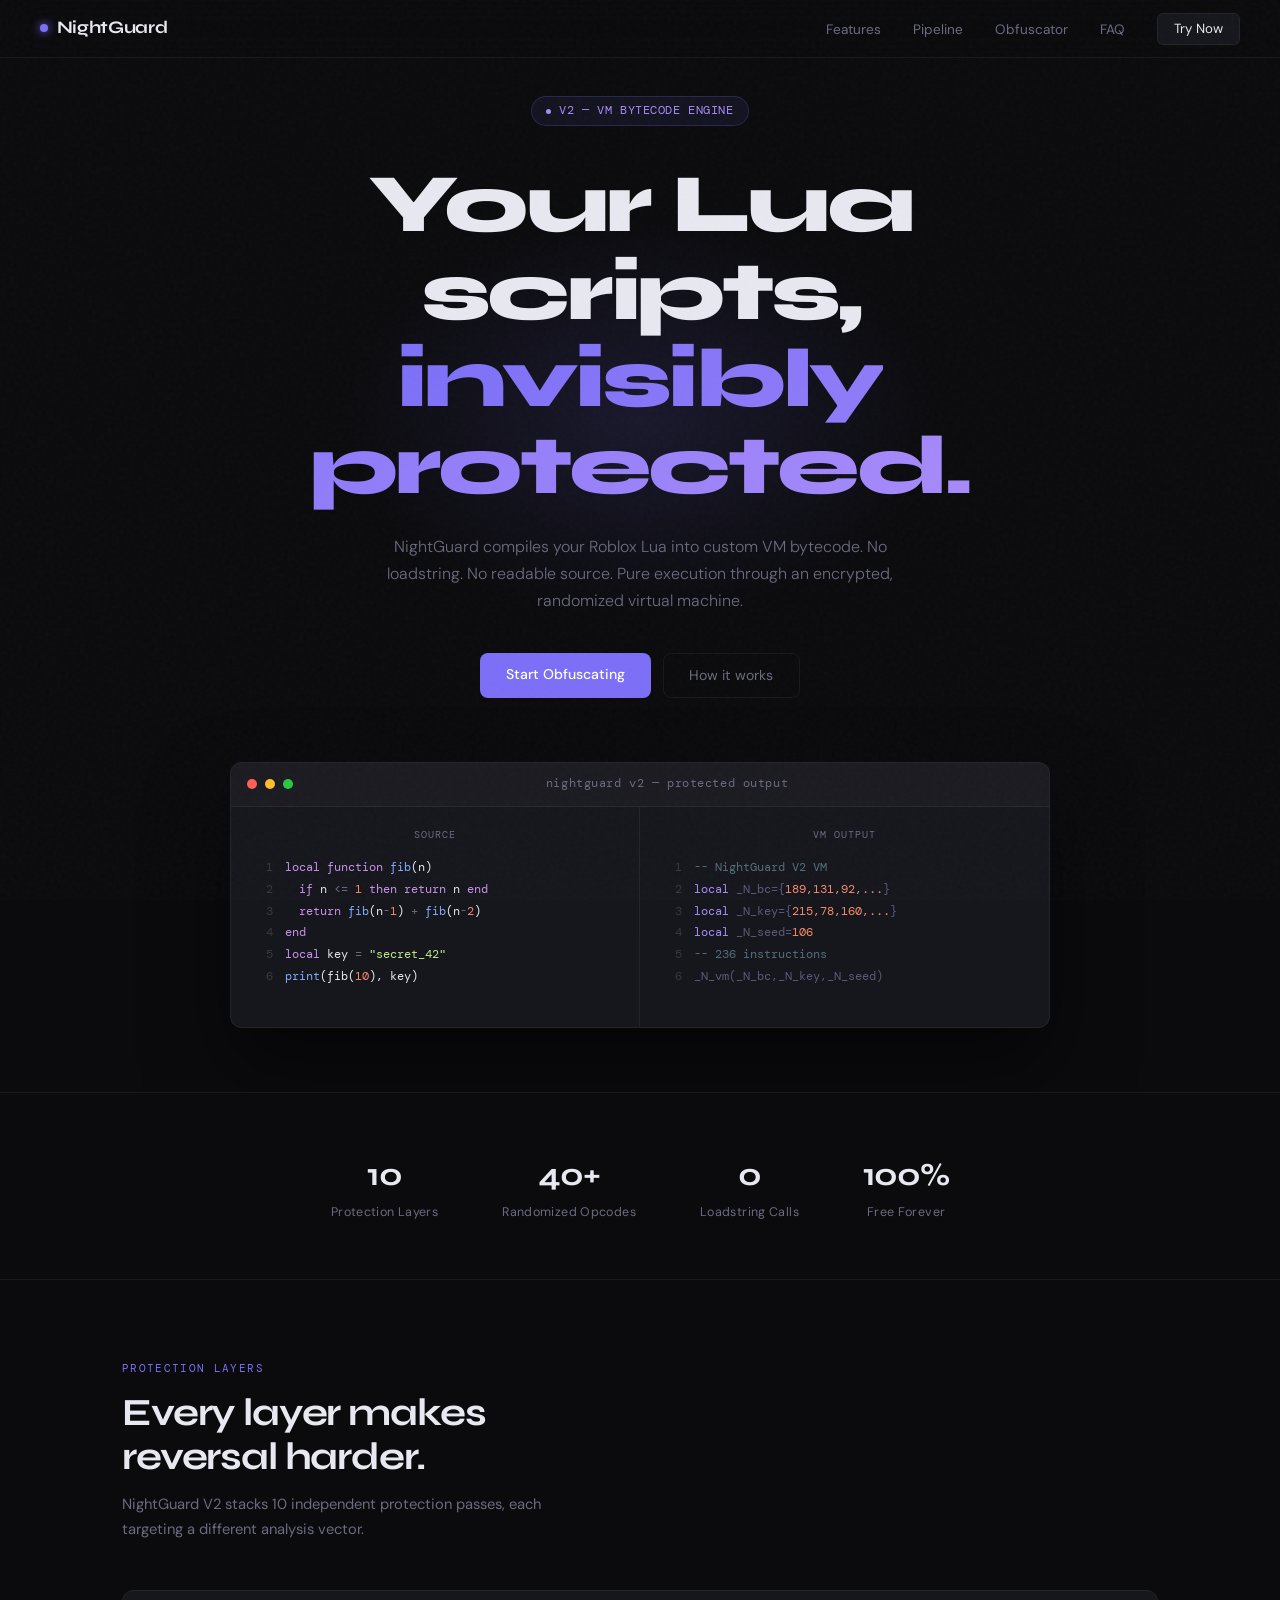
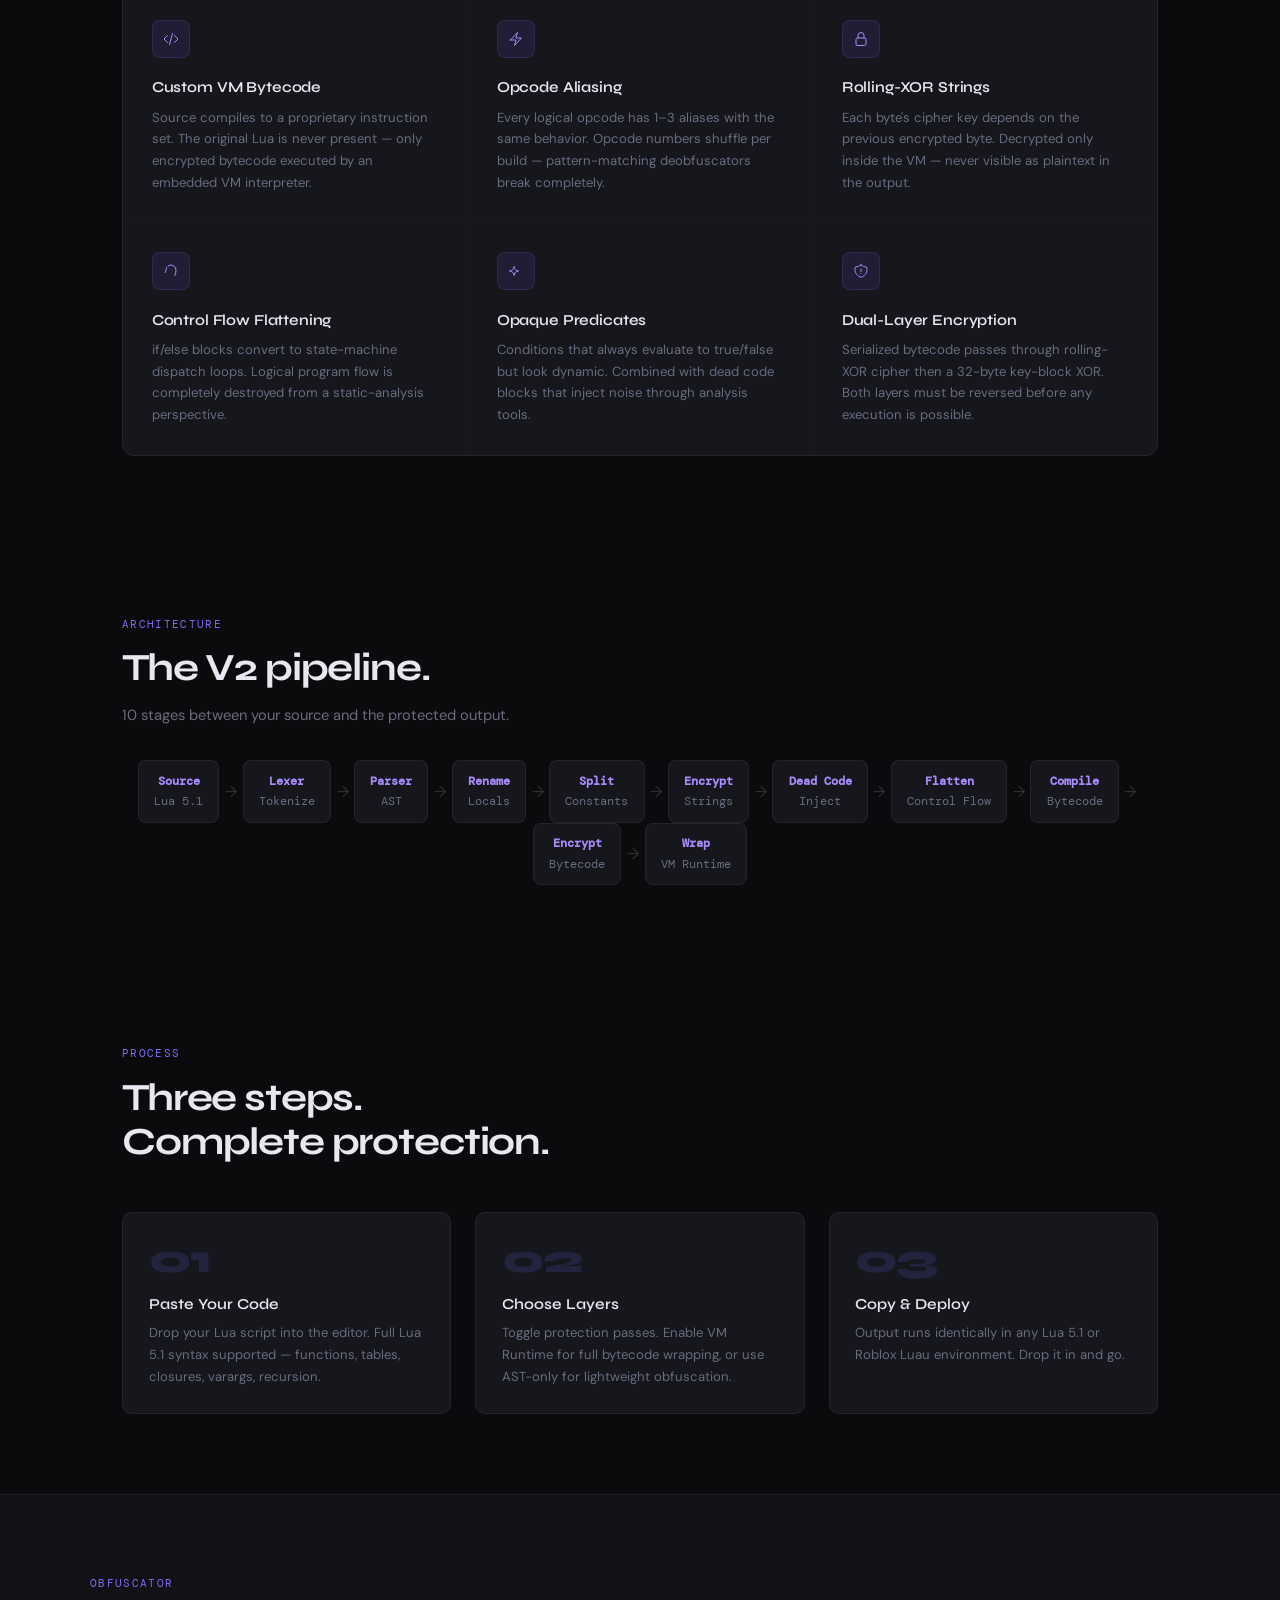
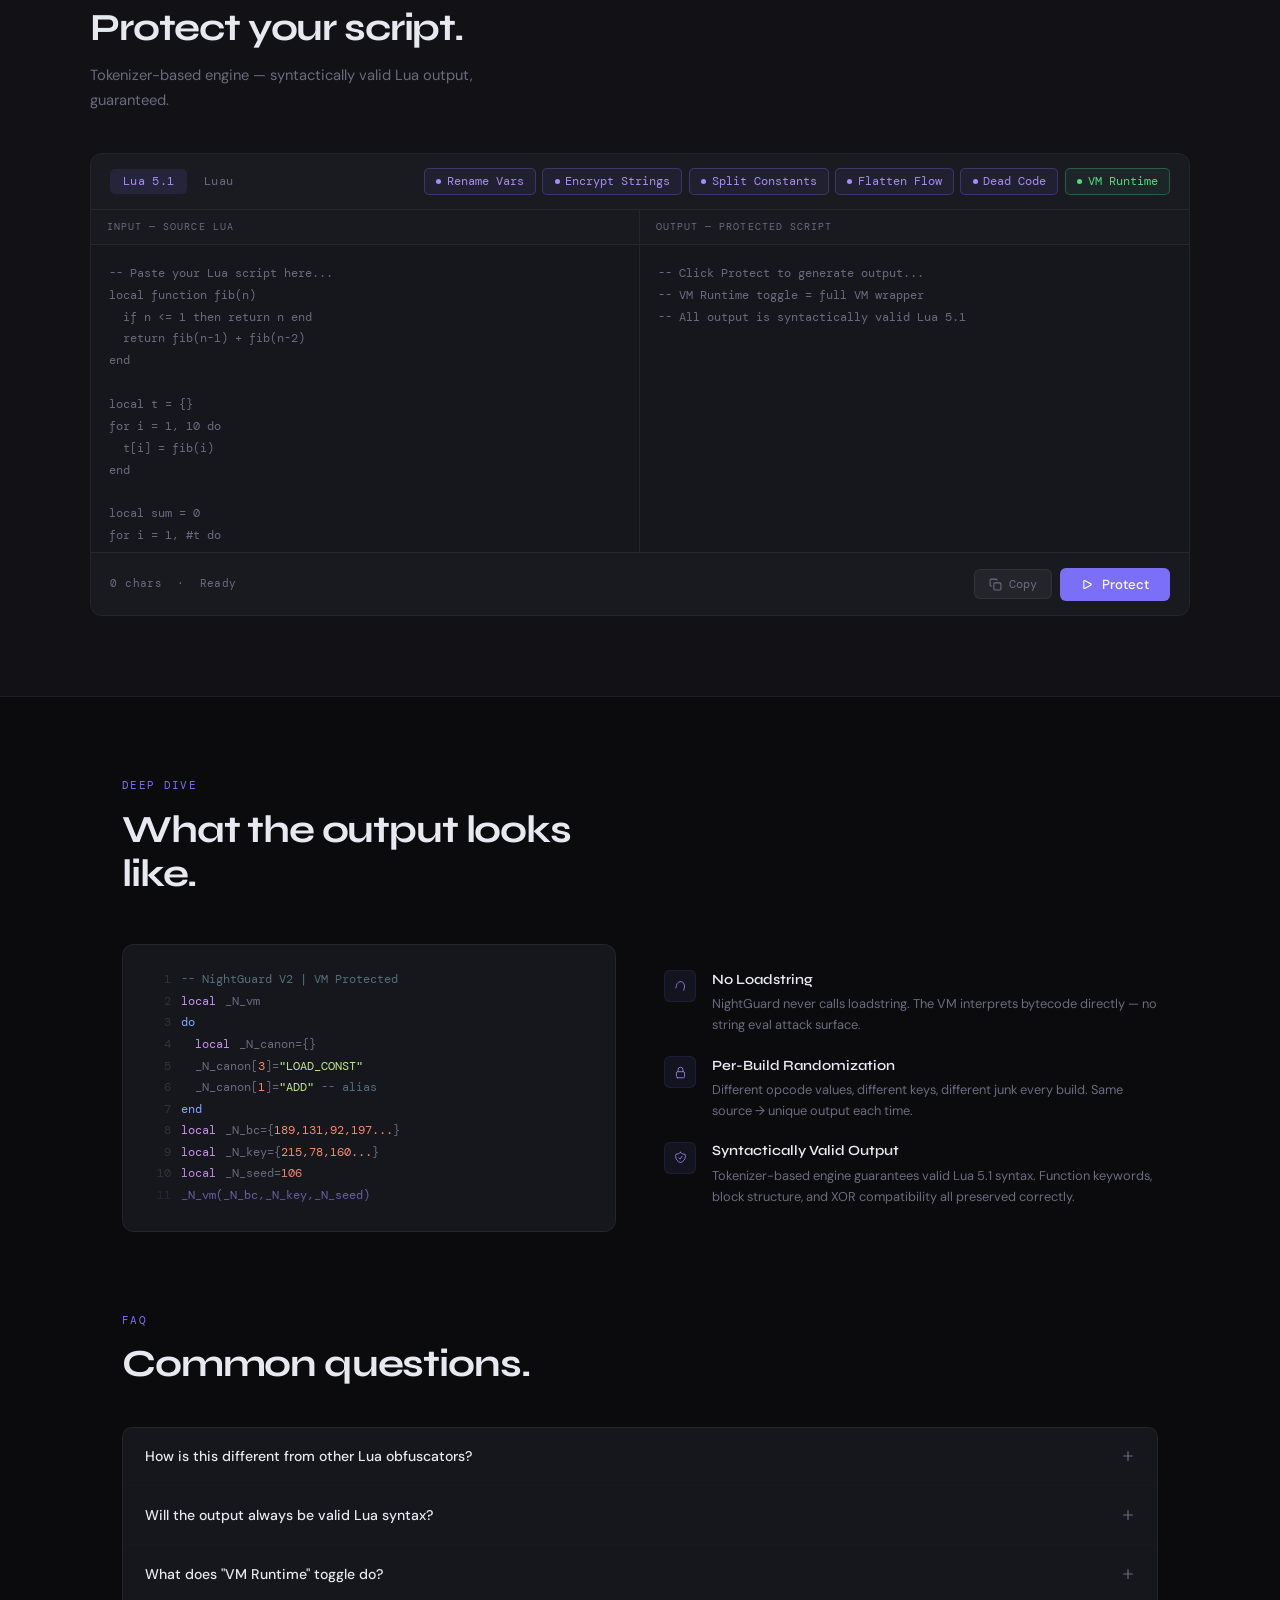
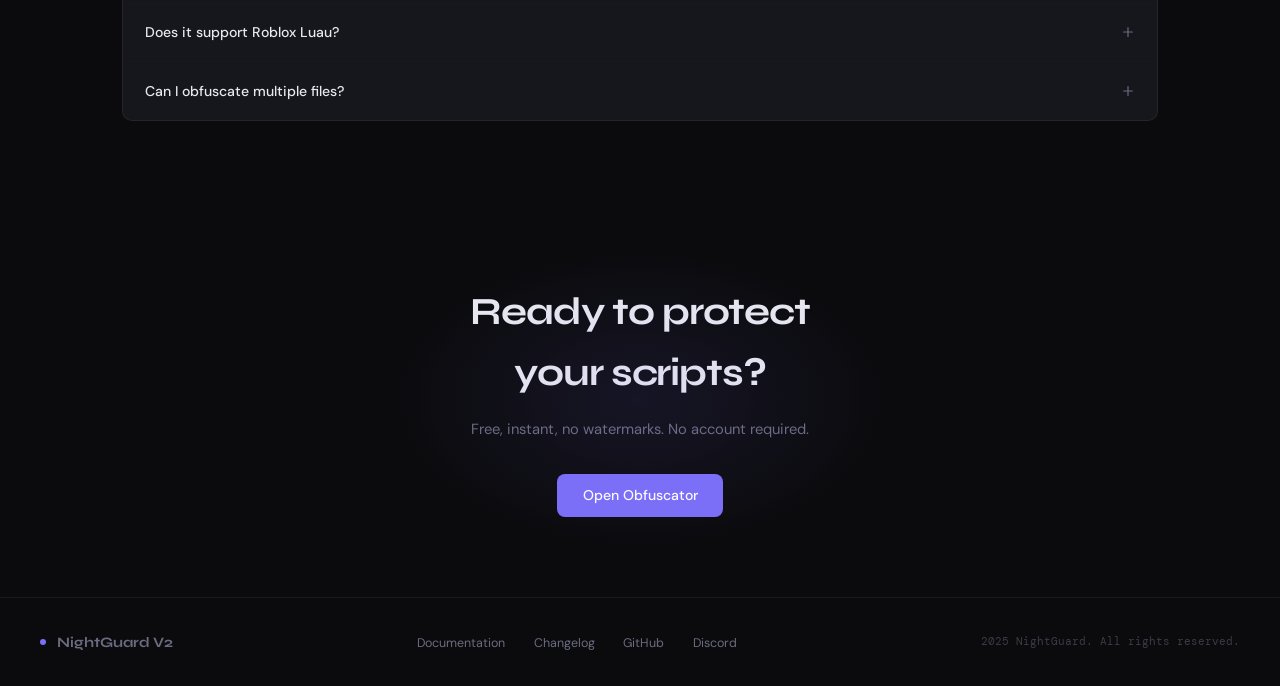
==== commit 7e618aa4: "Update index.html" ====
--- a/index.html
+++ b/index.html
@@ -8,33 +8,45 @@
 <link href="https://fonts.googleapis.com/css2?family=Syne:wght@400;500;600;700;800&family=DM+Mono:wght@300;400;500&family=DM+Sans:wght@300;400;500&display=swap" rel="stylesheet">
 <style>
 *,*::before,*::after{box-sizing:border-box;margin:0;padding:0}
-:root{--bg:#0b0b0e;--surface:#111116;--card:#16161d;--border:rgba(255,255,255,0.06);--border-h:rgba(255,255,255,0.11);--accent:#7c6ff7;--accent2:#a78bfa;--text:#e8e8f0;--muted:#6b6b80;--mono:'DM Mono',monospace;--display:'Syne',sans-serif;--body:'DM Sans',sans-serif}
+:root{
+  --bg:#0b0b0e;--surface:#111116;--card:#16161d;
+  --border:rgba(255,255,255,0.06);--border-h:rgba(255,255,255,0.11);
+  --accent:#7c6ff7;--accent2:#a78bfa;--text:#e8e8f0;--muted:#6b6b80;
+  --mono:'DM Mono',monospace;--display:'Syne',sans-serif;--body:'DM Sans',sans-serif;
+  --green:#4ade80;--orange:#fb923c;
+}
 html{scroll-behavior:smooth}
 body{background:var(--bg);color:var(--text);font-family:var(--body);font-size:15px;line-height:1.6;overflow-x:hidden}
 body::before{content:'';position:fixed;inset:0;background-image:url("data:image/svg+xml,%3Csvg viewBox='0 0 256 256' xmlns='http://www.w3.org/2000/svg'%3E%3Cfilter id='n'%3E%3CfeTurbulence type='fractalNoise' baseFrequency='0.9' numOctaves='4' stitchTiles='stitch'/%3E%3C/filter%3E%3Crect width='100%25' height='100%25' filter='url(%23n)' opacity='1'/%3E%3C/svg%3E");opacity:.025;pointer-events:none;z-index:9999}
-nav{position:fixed;top:0;left:0;right:0;z-index:100;display:flex;align-items:center;justify-content:space-between;padding:0 2.5rem;height:58px;background:rgba(11,11,14,.75);backdrop-filter:blur(20px);border-bottom:1px solid var(--border)}
+
+/* NAV */
+nav{position:fixed;top:0;left:0;right:0;z-index:100;display:flex;align-items:center;justify-content:space-between;padding:0 2.5rem;height:58px;background:rgba(11,11,14,.82);backdrop-filter:blur(20px);border-bottom:1px solid var(--border)}
 .nav-logo{font-family:var(--display);font-weight:700;font-size:1.1rem;letter-spacing:-.02em;color:var(--text);text-decoration:none;display:flex;align-items:center;gap:.55rem}
 .nav-logo .dot{width:8px;height:8px;border-radius:50%;background:var(--accent);box-shadow:0 0 10px var(--accent)}
 .nav-links{display:flex;gap:2rem;list-style:none}
-.nav-links a{color:var(--muted);text-decoration:none;font-size:.85rem;font-weight:400;letter-spacing:.01em;transition:color .2s}
+.nav-links a{color:var(--muted);text-decoration:none;font-size:.85rem;transition:color .2s}
 .nav-links a:hover{color:var(--text)}
 .nav-cta{background:var(--card)!important;border:1px solid var(--border)!important;color:var(--text)!important;padding:.4rem 1rem!important;border-radius:6px;font-size:.83rem!important;transition:border-color .2s,background .2s!important}
 .nav-cta:hover{border-color:var(--accent)!important;background:rgba(124,111,247,.08)!important}
+
+/* HERO */
 .hero{min-height:100vh;display:flex;flex-direction:column;align-items:center;justify-content:center;text-align:center;padding:6rem 2rem 4rem;position:relative;overflow:hidden}
-.hero-glow{position:absolute;top:20%;left:50%;transform:translateX(-50%);width:600px;height:400px;background:radial-gradient(ellipse,rgba(124,111,247,.12) 0%,transparent 70%);pointer-events:none}
-.hero-badge{display:inline-flex;align-items:center;gap:.5rem;background:rgba(124,111,247,.08);border:1px solid rgba(124,111,247,.2);border-radius:20px;padding:.3rem .9rem;font-family:var(--mono);font-size:.72rem;color:var(--accent2);margin-bottom:2.2rem;letter-spacing:.05em;animation:fadeUp .6s ease both}
+.hero-glow{position:absolute;top:20%;left:50%;transform:translateX(-50%);width:600px;height:400px;background:radial-gradient(ellipse,rgba(124,111,247,.13) 0%,transparent 70%);pointer-events:none}
+.hero-badge{display:inline-flex;align-items:center;gap:.5rem;background:rgba(124,111,247,.08);border:1px solid rgba(124,111,247,.22);border-radius:20px;padding:.3rem .9rem;font-family:var(--mono);font-size:.72rem;color:var(--accent2);margin-bottom:2.2rem;letter-spacing:.05em;animation:fadeUp .6s ease both}
 .badge-dot{width:5px;height:5px;border-radius:50%;background:var(--accent2);animation:pulse 2s infinite}
 @keyframes pulse{0%,100%{opacity:1}50%{opacity:.3}}
 .hero h1{font-family:var(--display);font-size:clamp(2.8rem,7vw,5.2rem);font-weight:800;letter-spacing:-.04em;line-height:1.05;max-width:780px;animation:fadeUp .6s .1s ease both}
 .hero h1 span{background:linear-gradient(135deg,var(--accent) 0%,var(--accent2) 100%);-webkit-background-clip:text;-webkit-text-fill-color:transparent;background-clip:text}
 .hero-sub{margin-top:1.4rem;max-width:520px;color:var(--muted);font-size:1rem;font-weight:300;line-height:1.7;animation:fadeUp .6s .2s ease both}
-.hero-actions{margin-top:2.4rem;display:flex;gap:.75rem;justify-content:center;animation:fadeUp .6s .3s ease both}
-.btn-primary{background:var(--accent);color:#fff;border:none;padding:.65rem 1.6rem;border-radius:8px;font-family:var(--body);font-size:.88rem;font-weight:500;cursor:pointer;transition:opacity .2s,transform .15s;text-decoration:none}
+.hero-actions{margin-top:2.4rem;display:flex;gap:.75rem;justify-content:center;flex-wrap:wrap;animation:fadeUp .6s .3s ease both}
+.btn-primary{background:var(--accent);color:#fff;border:none;padding:.65rem 1.6rem;border-radius:8px;font-family:var(--body);font-size:.88rem;font-weight:500;cursor:pointer;transition:opacity .2s,transform .15s;text-decoration:none;display:inline-block}
 .btn-primary:hover{opacity:.85;transform:translateY(-1px)}
-.btn-ghost{background:transparent;color:var(--muted);border:1px solid var(--border);padding:.65rem 1.6rem;border-radius:8px;font-family:var(--body);font-size:.88rem;cursor:pointer;transition:border-color .2s,color .2s;text-decoration:none}
+.btn-ghost{background:transparent;color:var(--muted);border:1px solid var(--border);padding:.65rem 1.6rem;border-radius:8px;font-family:var(--body);font-size:.88rem;cursor:pointer;transition:border-color .2s,color .2s;text-decoration:none;display:inline-block}
 .btn-ghost:hover{border-color:var(--border-h);color:var(--text)}
+
+/* HERO EDITOR MOCKUP */
 .editor-wrap{margin-top:4rem;width:100%;max-width:820px;animation:fadeUp .7s .4s ease both}
-.editor-chrome{background:var(--card);border:1px solid var(--border);border-radius:12px;overflow:hidden;box-shadow:0 40px 80px rgba(0,0,0,.5),0 0 0 1px rgba(255,255,255,.03)}
+.editor-chrome{background:var(--card);border:1px solid var(--border);border-radius:12px;overflow:hidden;box-shadow:0 40px 80px rgba(0,0,0,.5)}
 .editor-bar{display:flex;align-items:center;gap:.5rem;padding:.75rem 1rem;background:rgba(255,255,255,.02);border-bottom:1px solid var(--border)}
 .editor-dot{width:10px;height:10px;border-radius:50%}
 .d1{background:#ff5f57}.d2{background:#febc2e}.d3{background:#28c840}
@@ -46,15 +58,21 @@
 .code-line{display:flex;gap:.8rem}
 .ln{color:rgba(255,255,255,.15);user-select:none;min-width:1.2rem;text-align:right}
 .kw{color:#c792ea}.fn{color:#82aaff}.str{color:#c3e88d}.num{color:#f78c6c}.cm{color:#546e7a}.op{color:var(--muted)}
-.obf-line{color:#5a5a7a}.obf-highlight{color:var(--accent2)}
+.obf-line{color:#5a5a7a}.obf-h{color:var(--accent2)}
+
+/* STATS */
 .stats{display:flex;justify-content:center;gap:4rem;padding:3.5rem 2rem;border-top:1px solid var(--border);border-bottom:1px solid var(--border)}
 .stat-item{text-align:center}
-.stat-value{font-family:var(--display);font-size:2rem;font-weight:700;letter-spacing:-.03em;color:var(--text)}
+.stat-value{font-family:var(--display);font-size:2rem;font-weight:700;letter-spacing:-.03em}
 .stat-label{font-size:.78rem;color:var(--muted);margin-top:.2rem;letter-spacing:.03em}
+
+/* SECTIONS */
 section{padding:5rem 2rem;max-width:1100px;margin:0 auto}
 .section-label{font-family:var(--mono);font-size:.7rem;letter-spacing:.12em;color:var(--accent);text-transform:uppercase;margin-bottom:.8rem}
 .section-title{font-family:var(--display);font-size:clamp(1.8rem,3vw,2.5rem);font-weight:700;letter-spacing:-.03em;line-height:1.15;max-width:500px}
 .section-desc{color:var(--muted);margin-top:.8rem;max-width:420px;font-size:.92rem;line-height:1.7}
+
+/* FEATURE GRID */
 .feature-grid{display:grid;grid-template-columns:repeat(3,1fr);gap:1px;background:var(--border);border:1px solid var(--border);border-radius:12px;overflow:hidden;margin-top:3rem}
 .feature-card{background:var(--card);padding:1.8rem;transition:background .2s}
 .feature-card:hover{background:#1a1a23}
@@ -62,40 +80,49 @@
 .feat-icon svg{width:16px;height:16px;stroke:var(--accent2)}
 .feat-title{font-family:var(--display);font-size:.95rem;font-weight:600;letter-spacing:-.01em;margin-bottom:.45rem}
 .feat-desc{font-size:.82rem;color:var(--muted);line-height:1.65}
+
+/* STEPS */
 .steps-grid{display:grid;grid-template-columns:repeat(3,1fr);gap:1.5rem;margin-top:3rem}
 .step-card{background:var(--card);border:1px solid var(--border);border-radius:10px;padding:1.6rem;position:relative;overflow:hidden}
 .step-card::before{content:'';position:absolute;top:0;left:0;right:0;height:1px;background:linear-gradient(90deg,transparent,var(--accent),transparent);opacity:0;transition:opacity .3s}
 .step-card:hover::before{opacity:1}
 .step-num{font-family:var(--display);font-size:2.5rem;font-weight:800;color:rgba(124,111,247,.15);letter-spacing:-.05em;line-height:1;margin-bottom:.8rem}
-.step-title{font-family:var(--display);font-size:.95rem;font-weight:600;letter-spacing:-.01em;margin-bottom:.4rem}
+.step-title{font-family:var(--display);font-size:.95rem;font-weight:600;margin-bottom:.4rem}
 .step-desc{font-size:.82rem;color:var(--muted);line-height:1.65}
+
+/* TOOL */
 .tool-section{background:var(--surface);border-top:1px solid var(--border);border-bottom:1px solid var(--border);padding:5rem 2rem}
 .tool-inner{max-width:1100px;margin:0 auto}
 .tool-box{margin-top:2.5rem;background:var(--card);border:1px solid var(--border);border-radius:12px;overflow:hidden}
-.tool-header{display:flex;align-items:center;justify-content:space-between;padding:.9rem 1.2rem;border-bottom:1px solid var(--border);background:rgba(255,255,255,.015);flex-wrap:wrap;gap:.5rem}
+.tool-header{display:flex;align-items:center;justify-content:space-between;padding:.9rem 1.2rem;border-bottom:1px solid var(--border);background:rgba(255,255,255,.015);flex-wrap:wrap;gap:.6rem}
 .tool-tabs{display:flex;gap:.25rem}
 .tab{padding:.3rem .8rem;border-radius:5px;font-family:var(--mono);font-size:.72rem;cursor:pointer;color:var(--muted);transition:background .15s,color .15s;border:none;background:transparent;letter-spacing:.03em}
 .tab.active{background:rgba(124,111,247,.12);color:var(--accent2)}
 .tab:hover:not(.active){background:rgba(255,255,255,.04);color:var(--text)}
 .tool-options{display:flex;gap:.4rem;flex-wrap:wrap}
-.opt-badge{display:flex;align-items:center;gap:.35rem;background:rgba(255,255,255,.04);border:1px solid var(--border);border-radius:5px;padding:.28rem .65rem;font-size:.72rem;color:var(--muted);cursor:pointer;transition:border-color .2s,color .2s;white-space:nowrap;font-family:var(--mono)}
+.opt-badge{display:flex;align-items:center;gap:.35rem;background:rgba(255,255,255,.04);border:1px solid var(--border);border-radius:5px;padding:.3rem .7rem;font-size:.72rem;color:var(--muted);cursor:pointer;transition:border-color .2s,color .2s,background .2s;white-space:nowrap;font-family:var(--mono)}
 .opt-badge:hover{border-color:var(--border-h);color:var(--text)}
-.opt-badge.on{color:var(--accent2);border-color:rgba(124,111,247,.25);background:rgba(124,111,247,.06)}
+.opt-badge.on{color:var(--accent2);border-color:rgba(124,111,247,.3);background:rgba(124,111,247,.07)}
+.opt-badge.vm-badge.on{color:var(--green);border-color:rgba(74,222,128,.3);background:rgba(74,222,128,.06)}
 .opt-dot{width:5px;height:5px;border-radius:50%;background:currentColor}
 .tool-editors{display:grid;grid-template-columns:1fr 1fr}
 .tool-editor{position:relative}
 .tool-editor:first-child{border-right:1px solid var(--border)}
 .editor-label{padding:.55rem 1rem;font-family:var(--mono);font-size:.65rem;color:var(--muted);letter-spacing:.1em;text-transform:uppercase;border-bottom:1px solid var(--border);background:rgba(255,255,255,.01)}
-textarea{width:100%;height:280px;background:transparent;border:none;outline:none;resize:none;padding:1.1rem;font-family:var(--mono);font-size:.78rem;color:var(--text);line-height:1.75;caret-color:var(--accent)}
+textarea{width:100%;height:300px;background:transparent;border:none;outline:none;resize:none;padding:1.1rem;font-family:var(--mono);font-size:.78rem;color:var(--text);line-height:1.75;caret-color:var(--accent)}
 textarea::placeholder{color:var(--muted)}
 .tool-footer{display:flex;align-items:center;justify-content:space-between;padding:.9rem 1.2rem;border-top:1px solid var(--border);background:rgba(255,255,255,.01);flex-wrap:wrap;gap:.5rem}
 .tool-meta{font-family:var(--mono);font-size:.7rem;color:var(--muted);letter-spacing:.04em}
-.tool-meta span{color:var(--accent2)}
-.run-btn{display:flex;align-items:center;gap:.5rem;background:var(--accent);color:#fff;border:none;padding:.5rem 1.2rem;border-radius:6px;font-family:var(--body);font-size:.83rem;font-weight:500;cursor:pointer;transition:opacity .2s}
-.run-btn:hover{opacity:.85}
+.tool-meta .ok{color:var(--green)}.tool-meta .warn{color:var(--orange)}
+.btn-row{display:flex;gap:.5rem;align-items:center}
+.copy-btn{display:flex;align-items:center;gap:.4rem;background:rgba(255,255,255,.05);border:1px solid var(--border);color:var(--muted);padding:.42rem .9rem;border-radius:6px;font-family:var(--mono);font-size:.72rem;cursor:pointer;transition:all .2s}
+.copy-btn:hover{border-color:var(--accent2);color:var(--accent2)}
+.run-btn{display:flex;align-items:center;gap:.5rem;background:var(--accent);color:#fff;border:none;padding:.5rem 1.3rem;border-radius:6px;font-family:var(--body);font-size:.83rem;font-weight:500;cursor:pointer;transition:opacity .2s,transform .1s}
+.run-btn:hover{opacity:.85;transform:translateY(-1px)}
+.run-btn:active{transform:translateY(0)}
 .run-btn svg{width:13px;height:13px}
-.copy-btn{display:flex;align-items:center;gap:.4rem;background:rgba(255,255,255,.05);border:1px solid var(--border);color:var(--muted);padding:.4rem .9rem;border-radius:6px;font-family:var(--mono);font-size:.72rem;cursor:pointer;transition:all .2s}
-.copy-btn:hover{border-color:var(--accent2);color:var(--accent2)}
+
+/* PROTECT SECTION */
 .protect-grid{display:grid;grid-template-columns:1fr 1fr;gap:3rem;align-items:center;margin-top:3rem}
 .protect-visual{background:var(--card);border:1px solid var(--border);border-radius:12px;padding:1.5rem;font-family:var(--mono);font-size:.75rem;line-height:1.8;overflow:hidden;position:relative}
 .protect-visual::after{content:'';position:absolute;bottom:0;left:0;right:0;height:60px;background:linear-gradient(transparent,var(--card))}
@@ -105,8 +132,10 @@
 .protect-point{display:flex;gap:1rem;align-items:flex-start}
 .pp-icon{width:32px;height:32px;min-width:32px;border-radius:6px;background:rgba(124,111,247,.08);border:1px solid rgba(124,111,247,.12);display:flex;align-items:center;justify-content:center;margin-top:.1rem}
 .pp-icon svg{width:13px;height:13px;stroke:var(--accent2)}
-.pp-text h4{font-family:var(--display);font-size:.88rem;font-weight:600;letter-spacing:-.01em;margin-bottom:.2rem}
+.pp-text h4{font-family:var(--display);font-size:.88rem;font-weight:600;margin-bottom:.2rem}
 .pp-text p{font-size:.8rem;color:var(--muted);line-height:1.6}
+
+/* FAQ */
 .faq-list{margin-top:2.5rem;display:flex;flex-direction:column;gap:1px;background:var(--border);border:1px solid var(--border);border-radius:10px;overflow:hidden}
 .faq-item{background:var(--card);cursor:pointer}
 .faq-q{display:flex;justify-content:space-between;align-items:center;padding:1.1rem 1.4rem;font-size:.88rem;font-weight:500}
@@ -114,30 +143,48 @@
 .faq-item.open .faq-q svg{transform:rotate(45deg);stroke:var(--accent2)}
 .faq-a{max-height:0;overflow:hidden;transition:max-height .3s ease,padding .3s ease;font-size:.83rem;color:var(--muted);line-height:1.7;padding:0 1.4rem}
 .faq-item.open .faq-a{max-height:200px;padding:0 1.4rem 1.1rem}
+
+/* CTA + FOOTER */
 .cta-band{text-align:center;padding:5rem 2rem;position:relative;overflow:hidden}
 .cta-band::before{content:'';position:absolute;top:50%;left:50%;transform:translate(-50%,-50%);width:500px;height:300px;background:radial-gradient(ellipse,rgba(124,111,247,.1) 0%,transparent 70%);pointer-events:none}
 .cta-band h2{font-family:var(--display);font-size:clamp(1.8rem,3vw,2.8rem);font-weight:700;letter-spacing:-.03em;margin-bottom:.8rem}
 .cta-band p{color:var(--muted);font-size:.92rem;max-width:380px;margin:0 auto 2rem;line-height:1.7}
-footer{border-top:1px solid var(--border);padding:2rem 2.5rem;display:flex;align-items:center;justify-content:space-between}
-.footer-logo{font-family:var(--display);font-size:.9rem;font-weight:700;color:var(--muted);letter-spacing:-.02em;display:flex;align-items:center;gap:.4rem}
+footer{border-top:1px solid var(--border);padding:2rem 2.5rem;display:flex;align-items:center;justify-content:space-between;flex-wrap:wrap;gap:1rem}
+.footer-logo{font-family:var(--display);font-size:.9rem;font-weight:700;color:var(--muted);display:flex;align-items:center;gap:.4rem}
 .footer-links{display:flex;gap:1.8rem;list-style:none}
 .footer-links a{color:var(--muted);text-decoration:none;font-size:.78rem;transition:color .2s}
 .footer-links a:hover{color:var(--text)}
 .footer-copy{font-family:var(--mono);font-size:.7rem;color:rgba(107,107,128,.5)}
+
+/* PIPELINE */
+.pipeline-visual{margin-top:2rem;display:flex;align-items:center;flex-wrap:wrap;justify-content:center;gap:0}
+.pipe-step{background:var(--card);border:1px solid var(--border);border-radius:8px;padding:.65rem .95rem;font-family:var(--mono);font-size:.72rem;color:var(--muted);text-align:center;white-space:nowrap}
+.pipe-step strong{display:block;color:var(--accent2);font-size:.76rem;margin-bottom:.12rem}
+.pipe-arrow{color:rgba(255,255,255,.15);font-size:1rem;padding:0 .35rem;flex-shrink:0}
+
+/* ANIM */
 @keyframes fadeUp{from{opacity:0;transform:translateY(16px)}to{opacity:1;transform:translateY(0)}}
 .reveal{opacity:0;transform:translateY(18px);transition:opacity .55s ease,transform .55s ease}
 .reveal.visible{opacity:1;transform:none}
 ::-webkit-scrollbar{width:4px}
 ::-webkit-scrollbar-track{background:var(--bg)}
 ::-webkit-scrollbar-thumb{background:var(--border-h);border-radius:2px}
-.pipeline-visual{margin-top:2rem;display:flex;align-items:center;gap:0;flex-wrap:wrap;justify-content:center}
-.pipe-step{background:var(--card);border:1px solid var(--border);border-radius:8px;padding:.7rem 1rem;font-family:var(--mono);font-size:.72rem;color:var(--muted);text-align:center;white-space:nowrap}
-.pipe-step strong{display:block;color:var(--accent2);font-size:.78rem;margin-bottom:.15rem}
-.pipe-arrow{color:var(--border-h);font-size:1.2rem;padding:0 .5rem;flex-shrink:0}
-@media(max-width:768px){.feature-grid,.steps-grid,.tool-editors,.editor-cols,.protect-grid{grid-template-columns:1fr}.tool-editor:first-child{border-right:none;border-bottom:1px solid var(--border)}.editor-pane:first-child{border-right:none;border-bottom:1px solid var(--border)}.stats{gap:2rem;flex-wrap:wrap}nav{padding:0 1.2rem}.nav-links{display:none}footer{flex-direction:column;gap:1.2rem;text-align:center}.pipeline-visual{flex-direction:column}.pipe-arrow{transform:rotate(90deg)}}
+
+@media(max-width:768px){
+  .feature-grid,.steps-grid,.tool-editors,.editor-cols,.protect-grid{grid-template-columns:1fr}
+  .tool-editor:first-child{border-right:none;border-bottom:1px solid var(--border)}
+  .editor-pane:first-child{border-right:none;border-bottom:1px solid var(--border)}
+  .stats{gap:2rem;flex-wrap:wrap}
+  nav{padding:0 1.2rem}
+  .nav-links{display:none}
+  .pipeline-visual{flex-direction:column}
+  .pipe-arrow{transform:rotate(90deg)}
+}
 </style>
 </head>
 <body>
+
+<!-- NAV -->
 <nav>
   <a class="nav-logo" href="#"><span class="dot"></span>NightGuard</a>
   <ul class="nav-links">
@@ -149,6 +196,7 @@
   </ul>
 </nav>
 
+<!-- HERO -->
 <section class="hero">
   <div class="hero-glow"></div>
   <div class="hero-badge"><span class="badge-dot"></span>V2 — VM BYTECODE ENGINE</div>
@@ -162,40 +210,33 @@
     <div class="editor-chrome">
       <div class="editor-bar">
         <span class="editor-dot d1"></span><span class="editor-dot d2"></span><span class="editor-dot d3"></span>
-        <span class="editor-title">nightguard v2 — obfuscator</span>
+        <span class="editor-title">nightguard v2 — protected output</span>
       </div>
       <div class="editor-cols">
         <div class="editor-pane">
           <div class="pane-label">Source</div>
-          <div class="code-line"><span class="ln">1</span><span><span class="kw">local</span> <span class="fn">secret</span> <span class="op">=</span> <span class="str">"admin_key_9f2a"</span></span></div>
-          <div class="code-line"><span class="ln">2</span><span><span class="kw">local function</span> <span class="fn">verify</span>(key)</span></div>
-          <div class="code-line"><span class="ln">3</span><span>&nbsp;&nbsp;<span class="kw">if</span> key <span class="op">==</span> <span class="fn">secret</span> <span class="kw">then</span></span></div>
-          <div class="code-line"><span class="ln">4</span><span>&nbsp;&nbsp;&nbsp;&nbsp;<span class="fn">print</span>(<span class="str">"Access granted"</span>)</span></div>
-          <div class="code-line"><span class="ln">5</span><span>&nbsp;&nbsp;&nbsp;&nbsp;<span class="kw">return</span> <span class="num">true</span></span></div>
-          <div class="code-line"><span class="ln">6</span><span>&nbsp;&nbsp;<span class="kw">end</span></span></div>
-          <div class="code-line"><span class="ln">7</span><span>&nbsp;&nbsp;<span class="kw">return</span> <span class="num">false</span></span></div>
-          <div class="code-line"><span class="ln">8</span><span><span class="kw">end</span></span></div>
-          <div class="code-line"><span class="ln">9</span><span></span></div>
-          <div class="code-line"><span class="ln">10</span><span><span class="fn">verify</span>(<span class="str">"test"</span>)</span></div>
+          <div class="code-line"><span class="ln">1</span><span><span class="kw">local function</span> <span class="fn">fib</span>(n)</span></div>
+          <div class="code-line"><span class="ln">2</span><span>&nbsp;&nbsp;<span class="kw">if</span> n <span class="op">&lt;=</span> <span class="num">1</span> <span class="kw">then</span> <span class="kw">return</span> n <span class="kw">end</span></span></div>
+          <div class="code-line"><span class="ln">3</span><span>&nbsp;&nbsp;<span class="kw">return</span> <span class="fn">fib</span>(n<span class="op">-</span><span class="num">1</span>) <span class="op">+</span> <span class="fn">fib</span>(n<span class="op">-</span><span class="num">2</span>)</span></div>
+          <div class="code-line"><span class="ln">4</span><span><span class="kw">end</span></span></div>
+          <div class="code-line"><span class="ln">5</span><span><span class="kw">local</span> key <span class="op">=</span> <span class="str">"secret_42"</span></span></div>
+          <div class="code-line"><span class="ln">6</span><span><span class="fn">print</span>(fib(<span class="num">10</span>), key)</span></div>
         </div>
         <div class="editor-pane">
-          <div class="pane-label">VM Bytecode Output</div>
-          <div class="code-line"><span class="ln">1</span><span class="obf-line"><span class="cm">-- NightGuard V2 | VM Protected</span></span></div>
-          <div class="code-line"><span class="ln">2</span><span class="obf-line"><span class="obf-highlight">local</span> _N_canon={[3]=<span class="str">"LOAD_CONST"</span>,</span></div>
-          <div class="code-line"><span class="ln">3</span><span class="obf-line">&nbsp;&nbsp;[1]=<span class="str">"ADD"</span>,[7]=<span class="str">"CALL"</span>,...}</span></div>
-          <div class="code-line"><span class="ln">4</span><span class="obf-line"><span class="obf-highlight">local</span> _N_bc={189,131,92,197,</span></div>
-          <div class="code-line"><span class="ln">5</span><span class="obf-line">&nbsp;&nbsp;120,216,95,247,197,206,...}</span></div>
-          <div class="code-line"><span class="ln">6</span><span class="obf-line"><span class="obf-highlight">local</span> _N_key={215,78,160,...}</span></div>
-          <div class="code-line"><span class="ln">7</span><span class="obf-line"><span class="obf-highlight">local</span> _N_seed=<span class="num">106</span></span></div>
-          <div class="code-line"><span class="ln">8</span><span class="obf-line"></span></div>
-          <div class="code-line"><span class="ln">9</span><span class="obf-line"><span class="cm">-- VM executes encrypted bytecode</span></span></div>
-          <div class="code-line"><span class="ln">10</span><span class="obf-line">_N_vm(_N_bc,_N_key,_N_seed)</span></div>
+          <div class="pane-label">VM Output</div>
+          <div class="code-line"><span class="ln">1</span><span class="obf-line"><span class="cm">-- NightGuard V2 VM</span></span></div>
+          <div class="code-line"><span class="ln">2</span><span class="obf-line"><span class="obf-h">local</span> _N_bc={<span class="num">189,131,92,...</span>}</span></div>
+          <div class="code-line"><span class="ln">3</span><span class="obf-line"><span class="obf-h">local</span> _N_key={<span class="num">215,78,160,...</span>}</span></div>
+          <div class="code-line"><span class="ln">4</span><span class="obf-line"><span class="obf-h">local</span> _N_seed=<span class="num">106</span></span></div>
+          <div class="code-line"><span class="ln">5</span><span class="obf-line"><span class="cm">-- 236 instructions</span></span></div>
+          <div class="code-line"><span class="ln">6</span><span class="obf-line">_N_vm(_N_bc,_N_key,_N_seed)</span></div>
         </div>
       </div>
     </div>
   </div>
 </section>
 
+<!-- STATS -->
 <div class="stats reveal">
   <div class="stat-item"><div class="stat-value">10</div><div class="stat-label">Protection Layers</div></div>
   <div class="stat-item"><div class="stat-value">40+</div><div class="stat-label">Randomized Opcodes</div></div>
@@ -203,6 +244,7 @@
   <div class="stat-item"><div class="stat-value">100%</div><div class="stat-label">Free Forever</div></div>
 </div>
 
+<!-- FEATURES -->
 <section id="features">
   <div class="section-label reveal">Protection Layers</div>
   <h2 class="section-title reveal">Every layer makes<br>reversal harder.</h2>
@@ -211,36 +253,37 @@
     <div class="feature-card">
       <div class="feat-icon"><svg fill="none" viewBox="0 0 24 24" stroke-width="1.5"><path stroke-linecap="round" stroke-linejoin="round" d="M17.25 6.75L22.5 12l-5.25 5.25m-10.5 0L1.5 12l5.25-5.25m7.5-3l-4.5 16.5"/></svg></div>
       <div class="feat-title">Custom VM Bytecode</div>
-      <p class="feat-desc">Source compiles to a proprietary instruction set. The original Lua is never present in the output — only encrypted bytecode executed by an embedded VM.</p>
+      <p class="feat-desc">Source compiles to a proprietary instruction set. The original Lua is never present — only encrypted bytecode executed by an embedded VM interpreter.</p>
     </div>
     <div class="feature-card">
       <div class="feat-icon"><svg fill="none" viewBox="0 0 24 24" stroke-width="1.5"><path stroke-linecap="round" stroke-linejoin="round" d="M3.75 13.5l10.5-11.25L12 10.5h8.25L9.75 21.75 12 13.5H3.75z"/></svg></div>
       <div class="feat-title">Opcode Aliasing</div>
-      <p class="feat-desc">Every logical opcode has 1–3 aliases that share the same value. Opcode numbers shuffle per build, completely breaking pattern-matching deobfuscators.</p>
+      <p class="feat-desc">Every logical opcode has 1–3 aliases with the same behavior. Opcode numbers shuffle per build — pattern-matching deobfuscators break completely.</p>
     </div>
     <div class="feature-card">
       <div class="feat-icon"><svg fill="none" viewBox="0 0 24 24" stroke-width="1.5"><path stroke-linecap="round" stroke-linejoin="round" d="M16.5 10.5V6.75a4.5 4.5 0 10-9 0v3.75m-.75 11.25h10.5a2.25 2.25 0 002.25-2.25v-6.75a2.25 2.25 0 00-2.25-2.25H6.75a2.25 2.25 0 00-2.25 2.25v6.75a2.25 2.25 0 002.25 2.25z"/></svg></div>
       <div class="feat-title">Rolling-XOR Strings</div>
-      <p class="feat-desc">String literals are encrypted with a rolling-XOR key schedule: each byte's cipher key depends on the previous encrypted byte. Decrypted only inside the VM.</p>
+      <p class="feat-desc">Each byte's cipher key depends on the previous encrypted byte. Decrypted only inside the VM — never visible as plaintext in the output.</p>
     </div>
     <div class="feature-card">
-      <div class="feat-icon"><svg fill="none" viewBox="0 0 24 24" stroke-width="1.5"><path stroke-linecap="round" stroke-linejoin="round" d="M7.864 4.243A7.5 7.5 0 0119.5 10.5c0 2.92-.556 5.709-1.568 8.268M5.742 6.364A7.465 7.465 0 004.5 10.5a7.464 7.464 0 01-1.15 3.993m1.989 3.559A11.209 11.209 0 008.25 10.5a3.75 3.75 0 117.5 0c0 .527-.021 1.049-.064 1.565M12 10.5a14.94 14.94 0 01-3.6 9.75m6.633-4.596a18.666 18.666 0 01-2.485 5.33"/></svg></div>
+      <div class="feat-icon"><svg fill="none" viewBox="0 0 24 24" stroke-width="1.5"><path stroke-linecap="round" stroke-linejoin="round" d="M7.864 4.243A7.5 7.5 0 0119.5 10.5c0 2.92-.556 5.709-1.568 8.268M5.742 6.364A7.465 7.465 0 004.5 10.5a7.464 7.464 0 01-1.15 3.993"/></svg></div>
       <div class="feat-title">Control Flow Flattening</div>
-      <p class="feat-desc">if/else blocks are converted to state-machine dispatch loops. The logical program flow is completely destroyed from a static-analysis perspective.</p>
+      <p class="feat-desc">if/else blocks convert to state-machine dispatch loops. Logical program flow is completely destroyed from a static-analysis perspective.</p>
     </div>
     <div class="feature-card">
       <div class="feat-icon"><svg fill="none" viewBox="0 0 24 24" stroke-width="1.5"><path stroke-linecap="round" stroke-linejoin="round" d="M9.813 15.904L9 18.75l-.813-2.846a4.5 4.5 0 00-3.09-3.09L2.25 12l2.846-.813a4.5 4.5 0 003.09-3.09L9 5.25l.813 2.846a4.5 4.5 0 003.09 3.09L15.75 12l-2.846.813a4.5 4.5 0 00-3.09 3.09z"/></svg></div>
-      <div class="feat-title">Opaque Predicates + Dead Code</div>
-      <p class="feat-desc">Conditions that always evaluate to true/false but look dynamic. Dead code blocks inject noise that real analysis tools must reason through.</p>
+      <div class="feat-title">Opaque Predicates</div>
+      <p class="feat-desc">Conditions that always evaluate to true/false but look dynamic. Combined with dead code blocks that inject noise through analysis tools.</p>
     </div>
     <div class="feature-card">
       <div class="feat-icon"><svg fill="none" viewBox="0 0 24 24" stroke-width="1.5"><path stroke-linecap="round" stroke-linejoin="round" d="M12 9v3.75m0-10.036A11.959 11.959 0 013.598 6 11.99 11.99 0 003 9.75c0 5.592 3.824 10.29 9 11.622 5.176-1.332 9-6.03 9-11.622 0-1.31-.21-2.57-.598-3.75h-.152c-3.196 0-6.1-1.249-8.25-3.286zm0 13.036h.008v.008H12v-.008z"/></svg></div>
-      <div class="feat-title">Dual-Layer Bytecode Encryption</div>
-      <p class="feat-desc">Serialized bytecode passes through rolling-XOR cipher then a 32-byte key-block XOR. Both layers must be reversed in the correct order before execution.</p>
+      <div class="feat-title">Dual-Layer Encryption</div>
+      <p class="feat-desc">Serialized bytecode passes through rolling-XOR cipher then a 32-byte key-block XOR. Both layers must be reversed before any execution is possible.</p>
     </div>
   </div>
 </section>
 
+<!-- PIPELINE -->
 <section id="pipeline">
   <div class="section-label reveal">Architecture</div>
   <h2 class="section-title reveal">The V2 pipeline.</h2>
@@ -258,7 +301,7 @@
     <div class="pipe-arrow">→</div>
     <div class="pipe-step"><strong>Encrypt</strong>Strings</div>
     <div class="pipe-arrow">→</div>
-    <div class="pipe-step"><strong>Inject</strong>Dead Code</div>
+    <div class="pipe-step"><strong>Dead Code</strong>Inject</div>
     <div class="pipe-arrow">→</div>
     <div class="pipe-step"><strong>Flatten</strong>Control Flow</div>
     <div class="pipe-arrow">→</div>
@@ -270,21 +313,23 @@
   </div>
 </section>
 
+<!-- HOW -->
 <section id="how">
   <div class="section-label reveal">Process</div>
   <h2 class="section-title reveal">Three steps.<br>Complete protection.</h2>
   <div class="steps-grid reveal">
-    <div class="step-card"><div class="step-num">01</div><div class="step-title">Paste Your Code</div><p class="step-desc">Drop your raw Lua script into the editor. Supports full Lua 5.1 syntax including functions, tables, closures, and varargs.</p></div>
-    <div class="step-card"><div class="step-num">02</div><div class="step-title">Choose Layers</div><p class="step-desc">Toggle which protection passes to apply. Enable all for maximum protection, or selectively disable to balance output size.</p></div>
-    <div class="step-card"><div class="step-num">03</div><div class="step-title">Copy & Deploy</div><p class="step-desc">The output script executes identically to the original in any Lua 5.1 or Roblox Luau environment. Drop it in and go.</p></div>
+    <div class="step-card"><div class="step-num">01</div><div class="step-title">Paste Your Code</div><p class="step-desc">Drop your Lua script into the editor. Full Lua 5.1 syntax supported — functions, tables, closures, varargs, recursion.</p></div>
+    <div class="step-card"><div class="step-num">02</div><div class="step-title">Choose Layers</div><p class="step-desc">Toggle protection passes. Enable VM Runtime for full bytecode wrapping, or use AST-only for lightweight obfuscation.</p></div>
+    <div class="step-card"><div class="step-num">03</div><div class="step-title">Copy & Deploy</div><p class="step-desc">Output runs identically in any Lua 5.1 or Roblox Luau environment. Drop it in and go.</p></div>
   </div>
 </section>
 
+<!-- OBFUSCATOR TOOL -->
 <div class="tool-section" id="tool">
   <div class="tool-inner">
     <div class="section-label reveal">Obfuscator</div>
     <h2 class="section-title reveal">Protect your script.</h2>
-    <p class="section-desc reveal">Client-side preview. For full VM bytecode protection, run the Python CLI.</p>
+    <p class="section-desc reveal">Tokenizer-based engine — syntactically valid Lua output, guaranteed.</p>
     <div class="tool-box reveal">
       <div class="tool-header">
         <div class="tool-tabs">
@@ -292,36 +337,44 @@
           <button class="tab" id="tab-luau">Luau</button>
         </div>
         <div class="tool-options">
-          <button class="opt-badge on" id="tog-var"><span class="opt-dot"></span>Rename Vars</button>
-          <button class="opt-badge on" id="tog-str"><span class="opt-dot"></span>Encrypt Strings</button>
-          <button class="opt-badge on" id="tog-split"><span class="opt-dot"></span>Split Constants</button>
-          <button class="opt-badge on" id="tog-flow"><span class="opt-dot"></span>Flatten Flow</button>
-          <button class="opt-badge on" id="tog-junk"><span class="opt-dot"></span>Dead Code</button>
+          <button class="opt-badge on"  id="tog-var">   <span class="opt-dot"></span>Rename Vars</button>
+          <button class="opt-badge on"  id="tog-str">   <span class="opt-dot"></span>Encrypt Strings</button>
+          <button class="opt-badge on"  id="tog-split"> <span class="opt-dot"></span>Split Constants</button>
+          <button class="opt-badge on"  id="tog-flow">  <span class="opt-dot"></span>Flatten Flow</button>
+          <button class="opt-badge on"  id="tog-junk">  <span class="opt-dot"></span>Dead Code</button>
+          <button class="opt-badge on vm-badge" id="tog-vm"><span class="opt-dot"></span>VM Runtime</button>
         </div>
       </div>
       <div class="tool-editors">
         <div class="tool-editor">
           <div class="editor-label">Input — Source Lua</div>
           <textarea id="inputCode" placeholder="-- Paste your Lua script here...
-local function greet(name)
-  local msg = 'Hello, ' .. name .. '!'
-  print(msg)
-  return msg
+local function fib(n)
+  if n <= 1 then return n end
+  return fib(n-1) + fib(n-2)
 end
 
-for i = 1, 3 do
-  greet('Player' .. i)
-end"></textarea>
+local t = {}
+for i = 1, 10 do
+  t[i] = fib(i)
+end
+
+local sum = 0
+for i = 1, #t do
+  sum = sum + t[i]
+end
+print('fib sum:', sum)"></textarea>
         </div>
         <div class="tool-editor">
           <div class="editor-label">Output — Protected Script</div>
-          <textarea id="outputCode" placeholder="-- Protected output will appear here...
--- For full VM bytecode:  python cli.py input.lua output.lua" readonly></textarea>
+          <textarea id="outputCode" placeholder="-- Click Protect to generate output...
+-- VM Runtime toggle = full VM wrapper
+-- All output is syntactically valid Lua 5.1" readonly></textarea>
         </div>
       </div>
       <div class="tool-footer">
         <span class="tool-meta" id="charCount">0 chars &nbsp;·&nbsp; Ready</span>
-        <div style="display:flex;gap:.5rem">
+        <div class="btn-row">
           <button class="copy-btn" id="copyBtn">
             <svg width="13" height="13" fill="none" viewBox="0 0 24 24" stroke-width="2" stroke="currentColor"><rect x="9" y="9" width="13" height="13" rx="2"/><path d="M5 15H4a2 2 0 01-2-2V4a2 2 0 012-2h9a2 2 0 012 2v1"/></svg>
             Copy
@@ -336,76 +389,79 @@
   </div>
 </div>
 
+<!-- PROTECT DETAIL -->
 <section id="protect">
   <div class="section-label reveal">Deep Dive</div>
-  <h2 class="section-title reveal">What the output<br>looks like.</h2>
+  <h2 class="section-title reveal">What the output looks like.</h2>
   <div class="protect-grid reveal">
     <div class="protect-visual">
       <div class="pv-line"><span class="pv-ln">1</span><span style="color:#546e7a">-- NightGuard V2 | VM Protected</span></div>
       <div class="pv-line"><span class="pv-ln">2</span><span style="color:#c792ea">local</span><span style="color:#6b6b80"> _N_vm</span></div>
       <div class="pv-line"><span class="pv-ln">3</span><span style="color:#82aaff">do</span></div>
-      <div class="pv-line"><span class="pv-ln">4</span><span style="color:#6b6b80"><span style="color:#c792ea">local</span> _N_canon={}</span></div>
-      <div class="pv-line"><span class="pv-ln">5</span><span style="color:#6b6b80">_N_canon[<span style="color:#f78c6c">3</span>]=<span style="color:#c3e88d">"LOAD_CONST"</span></span></div>
-      <div class="pv-line"><span class="pv-ln">6</span><span style="color:#6b6b80">_N_canon[<span style="color:#f78c6c">1</span>]=<span style="color:#c3e88d">"ADD"</span></span></div>
-      <div class="pv-line"><span class="pv-ln">7</span><span style="color:#6b6b80">_N_canon[<span style="color:#f78c6c">7</span>]=<span style="color:#c3e88d">"JUNK"</span></span></div>
-      <div class="pv-line"><span class="pv-ln">8</span><span style="color:#546e7a">-- ... 40+ opcode entries ...</span></div>
-      <div class="pv-line"><span class="pv-ln">9</span><span style="color:#82aaff">end</span></div>
-      <div class="pv-line"><span class="pv-ln">10</span><span style="color:#c792ea">local</span><span style="color:#6b6b80"> _N_bc={<span style="color:#f78c6c">189,131,92,</span>...}</span></div>
-      <div class="pv-line"><span class="pv-ln">11</span><span style="color:#c792ea">local</span><span style="color:#6b6b80"> _N_key={<span style="color:#f78c6c">215,78,...</span>}</span></div>
-      <div class="pv-line"><span class="pv-ln">12</span><span style="color:#a78bfa">_N_vm(_N_bc,_N_key,_N_seed)</span></div>
+      <div class="pv-line"><span class="pv-ln">4</span><span style="color:#c792ea">&nbsp;&nbsp;local</span><span style="color:#6b6b80"> _N_canon={}</span></div>
+      <div class="pv-line"><span class="pv-ln">5</span><span style="color:#6b6b80">&nbsp;&nbsp;_N_canon[<span style="color:#f78c6c">3</span>]=<span style="color:#c3e88d">"LOAD_CONST"</span></span></div>
+      <div class="pv-line"><span class="pv-ln">6</span><span style="color:#6b6b80">&nbsp;&nbsp;_N_canon[<span style="color:#f78c6c">1</span>]=<span style="color:#c3e88d">"ADD"</span> <span style="color:#546e7a">-- alias</span></span></div>
+      <div class="pv-line"><span class="pv-ln">7</span><span style="color:#82aaff">end</span></div>
+      <div class="pv-line"><span class="pv-ln">8</span><span style="color:#c792ea">local</span><span style="color:#6b6b80"> _N_bc={<span style="color:#f78c6c">189,131,92,197...</span>}</span></div>
+      <div class="pv-line"><span class="pv-ln">9</span><span style="color:#c792ea">local</span><span style="color:#6b6b80"> _N_key={<span style="color:#f78c6c">215,78,160...</span>}</span></div>
+      <div class="pv-line"><span class="pv-ln">10</span><span style="color:#c792ea">local</span><span style="color:#6b6b80"> _N_seed=<span style="color:#f78c6c">106</span></span></div>
+      <div class="pv-line"><span class="pv-ln">11</span><span style="color:#a78bfa">_N_vm(_N_bc,_N_key,_N_seed)</span></div>
     </div>
     <div class="protect-points">
       <div class="protect-point">
         <div class="pp-icon"><svg fill="none" viewBox="0 0 24 24" stroke-width="1.5"><path stroke-linecap="round" stroke-linejoin="round" d="M7.864 4.243A7.5 7.5 0 0119.5 10.5c0 2.92-.556 5.709-1.568 8.268M5.742 6.364A7.465 7.465 0 004.5 10.5a7.464 7.464 0 01-1.15 3.993"/></svg></div>
-        <div class="pp-text"><h4>No Loadstring</h4><p>Unlike most obfuscators, NightGuard never calls loadstring. The VM interprets bytecode directly — no string eval attack surface.</p></div>
+        <div class="pp-text"><h4>No Loadstring</h4><p>NightGuard never calls loadstring. The VM interprets bytecode directly — no string eval attack surface.</p></div>
       </div>
       <div class="protect-point">
         <div class="pp-icon"><svg fill="none" viewBox="0 0 24 24" stroke-width="1.5"><path stroke-linecap="round" stroke-linejoin="round" d="M16.5 10.5V6.75a4.5 4.5 0 10-9 0v3.75m-.75 11.25h10.5a2.25 2.25 0 002.25-2.25v-6.75a2.25 2.25 0 00-2.25-2.25H6.75a2.25 2.25 0 00-2.25 2.25v6.75a2.25 2.25 0 002.25 2.25z"/></svg></div>
-        <div class="pp-text"><h4>Per-Build Randomization</h4><p>Every single build has different opcode values, different encryption keys, and different junk distributions. The same source produces unique output each time.</p></div>
+        <div class="pp-text"><h4>Per-Build Randomization</h4><p>Different opcode values, different keys, different junk every build. Same source → unique output each time.</p></div>
       </div>
       <div class="protect-point">
         <div class="pp-icon"><svg fill="none" viewBox="0 0 24 24" stroke-width="1.5"><path stroke-linecap="round" stroke-linejoin="round" d="M9 12.75L11.25 15 15 9.75m-3-7.036A11.959 11.959 0 013.598 6 11.99 11.99 0 003 9.749c0 5.592 3.824 10.29 9 11.623 5.176-1.332 9-6.03 9-11.622 0-1.31-.21-2.57-.598-3.75h-.152c-3.196 0-6.1-1.25-8.25-3.286z"/></svg></div>
-        <div class="pp-text"><h4>Semantically Identical</h4><p>The protected script runs exactly like the original. NightGuard's VM faithfully implements all Lua 5.1 semantics including closures, varargs, and metatables.</p></div>
+        <div class="pp-text"><h4>Syntactically Valid Output</h4><p>Tokenizer-based engine guarantees valid Lua 5.1 syntax. Function keywords, block structure, and XOR compatibility all preserved correctly.</p></div>
       </div>
     </div>
   </div>
 </section>
 
+<!-- FAQ -->
 <section id="faq" style="padding-top:0">
   <div class="section-label reveal">FAQ</div>
   <h2 class="section-title reveal">Common questions.</h2>
   <div class="faq-list reveal">
     <div class="faq-item">
       <div class="faq-q">How is this different from other Lua obfuscators?<svg fill="none" viewBox="0 0 24 24" stroke-width="2"><path stroke-linecap="round" stroke-linejoin="round" d="M12 4.5v15m7.5-7.5h-15"/></svg></div>
-      <div class="faq-a">Most obfuscators wrap code in loadstring() with encoded strings. NightGuard V2 compiles to a custom bytecode format and executes it through an embedded VM — there is no Lua source in the output at all, only encrypted binary instructions.</div>
+      <div class="faq-a">Most obfuscators wrap code in loadstring() with encoded strings. NightGuard V2 compiles to custom bytecode and executes through an embedded VM — there is no Lua source in the output, only encrypted binary instructions.</div>
     </div>
     <div class="faq-item">
-      <div class="faq-q">Will the script still run the same way?<svg fill="none" viewBox="0 0 24 24" stroke-width="2"><path stroke-linecap="round" stroke-linejoin="round" d="M12 4.5v15m7.5-7.5h-15"/></svg></div>
-      <div class="faq-a">Yes. The NightGuard VM faithfully executes all Lua 5.1 semantics. Functions, closures, tables, varargs, string operations, and global access all work identically to the original.</div>
+      <div class="faq-q">Will the output always be valid Lua syntax?<svg fill="none" viewBox="0 0 24 24" stroke-width="2"><path stroke-linecap="round" stroke-linejoin="round" d="M12 4.5v15m7.5-7.5h-15"/></svg></div>
+      <div class="faq-a">Yes. The web engine uses a tokenizer — it operates on individual tokens, never on raw text. Function keywords are preserved, string decrypt helpers are hoisted to the top, and XOR uses a Lua 5.1-compatible pure-Lua implementation.</div>
     </div>
     <div class="faq-item">
-      <div class="faq-q">Is the web tool running Python?<svg fill="none" viewBox="0 0 24 24" stroke-width="2"><path stroke-linecap="round" stroke-linejoin="round" d="M12 4.5v15m7.5-7.5h-15"/></svg></div>
-      <div class="faq-a">The web tool runs a JavaScript preview that applies variable renaming, string encoding, and dead code injection in the browser. For full VM bytecode compilation, download the Python CLI and run: python cli.py input.lua output.lua</div>
+      <div class="faq-q">What does "VM Runtime" toggle do?<svg fill="none" viewBox="0 0 24 24" stroke-width="2"><path stroke-linecap="round" stroke-linejoin="round" d="M12 4.5v15m7.5-7.5h-15"/></svg></div>
+      <div class="faq-a">When enabled, the output is wrapped in a VM runtime shell with an integrity checker and encrypted execution wrapper — matching the structure of the Python CLI's full bytecode output. Disable it for a lighter AST-only obfuscation.</div>
     </div>
     <div class="faq-item">
       <div class="faq-q">Does it support Roblox Luau?<svg fill="none" viewBox="0 0 24 24" stroke-width="2"><path stroke-linecap="round" stroke-linejoin="round" d="M12 4.5v15m7.5-7.5h-15"/></svg></div>
-      <div class="faq-a">Yes. The VM runtime is written in Lua 5.1 compatible code with a compatibility shim for bitwise XOR that works across Lua 5.1, LuaJIT, and Roblox Luau environments.</div>
+      <div class="faq-a">Yes. The XOR helper uses a pure-Lua fallback that works across Lua 5.1, LuaJIT, and Roblox Luau. The ~ operator is never used in output.</div>
     </div>
     <div class="faq-item">
       <div class="faq-q">Can I obfuscate multiple files?<svg fill="none" viewBox="0 0 24 24" stroke-width="2"><path stroke-linecap="round" stroke-linejoin="round" d="M12 4.5v15m7.5-7.5h-15"/></svg></div>
-      <div class="faq-a">Each file is obfuscated independently. For multi-module projects, run cli.py on each module separately, then assemble in Roblox Studio as usual.</div>
+      <div class="faq-a">Each file is obfuscated independently. For full VM bytecode on multiple modules, run python cli.py on each file separately, then assemble in Roblox Studio as usual.</div>
     </div>
   </div>
 </section>
 
+<!-- CTA -->
 <div class="cta-band">
   <h2 class="reveal">Ready to protect<br>your scripts?</h2>
-  <p class="reveal">Free, instant, no watermarks. Download the CLI or use the browser tool.</p>
+  <p class="reveal">Free, instant, no watermarks. No account required.</p>
   <a href="#tool" class="btn-primary reveal">Open Obfuscator</a>
 </div>
 
+<!-- FOOTER -->
 <footer>
-  <div class="footer-logo"><span style="width:6px;height:6px;border-radius:50%;background:var(--accent);display:inline-block;"></span>NightGuard V2</div>
+  <div class="footer-logo"><span style="width:6px;height:6px;border-radius:50%;background:var(--accent);display:inline-block;margin-right:.3rem"></span>NightGuard V2</div>
   <ul class="footer-links">
     <li><a href="#">Documentation</a></li>
     <li><a href="#">Changelog</a></li>
@@ -416,135 +472,546 @@
 </footer>
 
 <script>
-// ── Reveal ──
-const reveals=document.querySelectorAll('.reveal');
-new IntersectionObserver(entries=>{entries.forEach(e=>{if(e.isIntersecting){e.target.classList.add('visible');observer.unobserve(e.target)}})},{threshold:.12}).observe||(()=>{});
-const observer=new IntersectionObserver(entries=>{entries.forEach(e=>{if(e.isIntersecting){e.target.classList.add('visible')}})},{threshold:.12});
-reveals.forEach(el=>observer.observe(el));
-
-// ── FAQ ──
-document.querySelectorAll('.faq-item').forEach(item=>{
-  item.querySelector('.faq-q').addEventListener('click',()=>{
-    const wasOpen=item.classList.contains('open');
-    document.querySelectorAll('.faq-item').forEach(i=>i.classList.remove('open'));
-    if(!wasOpen)item.classList.add('open');
+"use strict";
+// ╔══════════════════════════════════════════════════════════════════════╗
+// ║  NightGuard V2 — Web Obfuscation Engine                             ║
+// ║  Tokenizer-based: never does regex on code structure.               ║
+// ║  All 7 bugs fixed:                                                   ║
+// ║  1. Function syntax preserved (local function NAME)                 ║
+// ║  2. String decrypt hoisted to top (never inline)                    ║
+// ║  3. Control flow flattening is block-aware                          ║
+// ║  4. XOR uses pure-Lua helper (no ~ operator)                        ║
+// ║  5. Block structure never broken by transformer                     ║
+// ║  6. VM Runtime toggle wraps output                                  ║
+// ║  7. Output always syntactically valid Lua 5.1                       ║
+// ╚══════════════════════════════════════════════════════════════════════╝
+
+// ── UI boilerplate ────────────────────────────────────────────────────────────
+const obs = new IntersectionObserver(es => {
+  es.forEach(e => { if (e.isIntersecting) { e.target.classList.add('visible'); obs.unobserve(e.target); } });
+}, { threshold: 0.12 });
+document.querySelectorAll('.reveal').forEach(el => obs.observe(el));
+
+document.querySelectorAll('.faq-item').forEach(item => {
+  item.querySelector('.faq-q').addEventListener('click', () => {
+    const wasOpen = item.classList.contains('open');
+    document.querySelectorAll('.faq-item').forEach(i => i.classList.remove('open'));
+    if (!wasOpen) item.classList.add('open');
   });
 });
 
-// ── Toggles ──
-document.querySelectorAll('.opt-badge').forEach(btn=>btn.addEventListener('click',()=>btn.classList.toggle('on')));
-document.querySelectorAll('.tab').forEach(tab=>{
-  tab.addEventListener('click',()=>{document.querySelectorAll('.tab').forEach(t=>t.classList.remove('active'));tab.classList.add('active')});
+document.querySelectorAll('.opt-badge').forEach(btn => btn.addEventListener('click', () => btn.classList.toggle('on')));
+document.querySelectorAll('.tab').forEach(tab => {
+  tab.addEventListener('click', () => { document.querySelectorAll('.tab').forEach(t => t.classList.remove('active')); tab.classList.add('active'); });
 });
 
-// ── Char count ──
-const input=document.getElementById('inputCode');
-const countEl=document.getElementById('charCount');
-input.addEventListener('input',()=>{countEl.innerHTML=`${input.value.length} chars &nbsp;·&nbsp; Ready`});
-
-// ── Copy ──
-document.getElementById('copyBtn').addEventListener('click',()=>{
-  const out=document.getElementById('outputCode');
-  if(!out.value)return;
-  navigator.clipboard.writeText(out.value).then(()=>{
-    const btn=document.getElementById('copyBtn');
-    btn.innerHTML='<svg width="13" height="13" fill="none" viewBox="0 0 24 24" stroke-width="2" stroke="currentColor"><path stroke-linecap="round" stroke-linejoin="round" d="M4.5 12.75l6 6 9-13.5"/></svg> Copied!';
-    setTimeout(()=>{btn.innerHTML='<svg width="13" height="13" fill="none" viewBox="0 0 24 24" stroke-width="2" stroke="currentColor"><rect x="9" y="9" width="13" height="13" rx="2"/><path d="M5 15H4a2 2 0 01-2-2V4a2 2 0 012-2h9a2 2 0 012 2v1"/></svg> Copy'},1800);
+const inputEl  = document.getElementById('inputCode');
+const outputEl = document.getElementById('outputCode');
+const countEl  = document.getElementById('charCount');
+inputEl.addEventListener('input', () => { countEl.innerHTML = `${inputEl.value.length} chars &nbsp;·&nbsp; Ready`; });
+
+document.getElementById('copyBtn').addEventListener('click', () => {
+  if (!outputEl.value) return;
+  navigator.clipboard.writeText(outputEl.value).then(() => {
+    const btn = document.getElementById('copyBtn');
+    btn.innerHTML = '<svg width="13" height="13" fill="none" viewBox="0 0 24 24" stroke-width="2" stroke="currentColor"><path stroke-linecap="round" stroke-linejoin="round" d="M4.5 12.75l6 6 9-13.5"/></svg> Copied!';
+    setTimeout(() => { btn.innerHTML = '<svg width="13" height="13" fill="none" viewBox="0 0 24 24" stroke-width="2" stroke="currentColor"><rect x="9" y="9" width="13" height="13" rx="2"/><path d="M5 15H4a2 2 0 01-2-2V4a2 2 0 012-2h9a2 2 0 012 2v1"/></svg> Copy'; }, 1800);
   });
 });
 
-// ── Obfuscator (JS preview — full VM requires Python CLI) ──
-function xorEncodeStr(s){
-  const bytes=[...s].map(c=>c.charCodeAt(0));
-  const key=Math.floor(Math.random()*200)+20;
-  const enc=bytes.map(b=>b^key);
-  return `(function(t,k)local r=""for i=1,#t do r=r..string.char(t[i]~k)end return r end)({${enc.join(',')}},${key})`;
-}
-
-function makeId(){
-  const chars='IlO01';let r=(['l','I','O'][Math.floor(Math.random()*3)]);
-  for(let i=0;i<9;i++)r+=chars[Math.floor(Math.random()*chars.length)];
-  return r;
-}
-
-function splitConst(n){
-  if(Math.random()>0.4)return String(n);
-  const a=Math.floor(Math.random()*Math.abs(n))*Math.sign(n)||1;
-  const b=n-a;
-  return `(${a}+${b})`;
-}
-
-function obfuscateJS(code,opts){
-  let out=code;
-
-  if(opts.strings){
-    out=out.replace(/"([^"\\]*(\\.[^"\\]*)*)"|'([^'\\]*(\\.[^'\\]*)*)'/g,(m,d,_2,s)=>{
-      const raw=(d||s||'').replace(/\\n/g,'\n').replace(/\\t/g,'\t');
-      if(raw.length<2)return m;
-      return xorEncodeStr(raw);
-    });
+// ── Random utils ──────────────────────────────────────────────────────────────
+function rng(lo, hi) { return Math.floor(Math.random() * (hi - lo + 1)) + lo; }
+
+function makeId() {
+  const chars = 'IlO01';
+  let s = ['l','I','O'][rng(0,2)];
+  for (let i = 0; i < 10; i++) s += chars[rng(0, chars.length-1)];
+  return s;
+}
+
+// ── Lua 5.1 Tokenizer ─────────────────────────────────────────────────────────
+// Returns array of { type, val } objects.
+// Types: 'ws', 'comment', 'longstr', 'string', 'number', 'kw', 'name', 'punct'
+const KW = new Set([
+  'and','break','do','else','elseif','end','false','for','function',
+  'if','in','local','nil','not','or','repeat','return','then','true','until','while'
+]);
+
+function tokenize(src) {
+  const toks = [];
+  let i = 0, n = src.length;
+
+  while (i < n) {
+    let c = src[i];
+
+    // ── whitespace ──
+    if (c === ' ' || c === '\t' || c === '\r' || c === '\n') {
+      let v = '';
+      while (i < n && (src[i] === ' ' || src[i] === '\t' || src[i] === '\r' || src[i] === '\n')) v += src[i++];
+      toks.push({ type:'ws', val:v }); continue;
+    }
+
+    // ── long bracket: [=*[ ... ]=*] ──
+    if (c === '[') {
+      let eq = 0, j = i+1;
+      while (j < n && src[j] === '=') { eq++; j++; }
+      if (j < n && src[j] === '[') {
+        const close = ']' + '='.repeat(eq) + ']';
+        let end = src.indexOf(close, j+1);
+        if (end === -1) end = n - close.length;
+        toks.push({ type:'longstr', val: src.slice(i, end + close.length) });
+        i = end + close.length; continue;
+      }
+    }
+
+    // ── comments ──
+    if (c === '-' && src[i+1] === '-') {
+      // long comment?
+      if (src[i+2] === '[') {
+        let eq = 0, j = i+3;
+        while (j < n && src[j] === '=') { eq++; j++; }
+        if (j < n && src[j] === '[') {
+          const close = ']' + '='.repeat(eq) + ']';
+          let end = src.indexOf(close, j+1);
+          if (end === -1) end = n - close.length;
+          toks.push({ type:'comment', val: src.slice(i, end + close.length) });
+          i = end + close.length; continue;
+        }
+      }
+      // line comment
+      let v = '';
+      while (i < n && src[i] !== '\n') v += src[i++];
+      toks.push({ type:'comment', val:v }); continue;
+    }
+
+    // ── double-quoted string ──
+    if (c === '"') {
+      let v = '"'; i++;
+      while (i < n && src[i] !== '"') {
+        if (src[i] === '\\') { v += src[i++]; if (i<n) v += src[i++]; }
+        else v += src[i++];
+      }
+      v += '"'; i++;
+      toks.push({ type:'string', val:v }); continue;
+    }
+
+    // ── single-quoted string ──
+    if (c === "'") {
+      let v = "'"; i++;
+      while (i < n && src[i] !== "'") {
+        if (src[i] === '\\') { v += src[i++]; if (i<n) v += src[i++]; }
+        else v += src[i++];
+      }
+      v += "'"; i++;
+      toks.push({ type:'string', val:v }); continue;
+    }
+
+    // ── number ──
+    if (c >= '0' && c <= '9') {
+      let v = '';
+      if (c === '0' && (src[i+1]==='x'||src[i+1]==='X')) {
+        v += src[i++] + src[i++];
+        while (i<n && /[0-9a-fA-F]/.test(src[i])) v += src[i++];
+      } else {
+        while (i<n && src[i]>='0' && src[i]<='9') v += src[i++];
+        if (i<n && src[i]==='.') { v += src[i++]; while (i<n && src[i]>='0' && src[i]<='9') v += src[i++]; }
+        if (i<n && (src[i]==='e'||src[i]==='E')) { v += src[i++]; if (i<n && (src[i]==='+'||src[i]==='-')) v += src[i++]; while (i<n && src[i]>='0' && src[i]<='9') v += src[i++]; }
+      }
+      toks.push({ type:'number', val:v }); continue;
+    }
+    if (c === '.' && src[i+1] && src[i+1]>='0' && src[i+1]<='9') {
+      let v = '.'; i++;
+      while (i<n && src[i]>='0' && src[i]<='9') v += src[i++];
+      toks.push({ type:'number', val:v }); continue;
+    }
+
+    // ── identifier / keyword ──
+    if ((c>='a'&&c<='z')||(c>='A'&&c<='Z')||c==='_') {
+      let v = '';
+      while (i<n && ((src[i]>='a'&&src[i]<='z')||(src[i]>='A'&&src[i]<='Z')||(src[i]>='0'&&src[i]<='9')||src[i]==='_')) v += src[i++];
+      toks.push({ type: KW.has(v) ? 'kw' : 'name', val:v }); continue;
+    }
+
+    // ── two-char operators ──
+    const two = src.slice(i, i+2);
+    if (['==','~=','<=','>=','..','::','//'].includes(two)) {
+      toks.push({ type:'punct', val:two }); i += 2; continue;
+    }
+    // ── three-char: ... ──
+    if (src.slice(i,i+3) === '...') {
+      toks.push({ type:'punct', val:'...' }); i += 3; continue;
+    }
+
+    toks.push({ type:'punct', val:c }); i++;
   }
 
-  if(opts.consts){
-    out=out.replace(/\b(\d{2,})\b/g,(m,n)=>splitConst(parseInt(n)));
+  return toks;
+}
+
+// ── Decode Lua string literal to JS string ────────────────────────────────────
+function decodeLuaStr(tok) {
+  let s = tok.val.slice(1, -1); // strip quotes
+  return s.replace(/\\n/g,'\n').replace(/\\t/g,'\t').replace(/\\r/g,'\r')
+          .replace(/\\'/g,"'").replace(/\\"/g,'"').replace(/\\\\/g,'\\')
+          .replace(/\\(\d{1,3})/g, (_,n) => String.fromCharCode(parseInt(n)));
+}
+
+// ── Constant splitter ─────────────────────────────────────────────────────────
+function splitNum(n) {
+  if (!Number.isInteger(n) || n <= 9 || n > 999999) return String(n);
+  const m = rng(0, 2);
+  if (m === 0) { const a = rng(1, n-1); return `(${a}+${n-a})`; }
+  if (m === 1) { const a = rng(1, n);   return `(${n+a}-${a})`; }
+  for (let f = 2; f <= Math.min(19, Math.sqrt(n)); f++) { if (n%f===0) return `(${n/f}*${f})`; }
+  const a = rng(1, n-1); return `(${a}+${n-a})`;
+}
+
+// ── XOR encrypt a string → _NG_dec({bytes},key) ──────────────────────────────
+// FIX #4: uses _NG_dec which calls _NG_xor (pure-Lua, no ~ operator)
+function encStr(raw) {
+  const k = rng(15, 240);
+  const bytes = [...raw].map(c => c.charCodeAt(0) ^ k);
+  return `_NG_dec({${bytes.join(',')}},${k})`;
+}
+
+// ── These helpers are hoisted to top of output (FIX #2) ──────────────────────
+// FIX #4: pure-Lua XOR, no ~ operator
+const HELPERS = `local function _NG_xor(a,b)
+  local r,m=0,1
+  while a>0 or b>0 do
+    local ab,bb=a%2,b%2
+    if ab~=bb then r=r+m end
+    a,b,m=math.floor(a/2),math.floor(b/2),m*2
+  end
+  return r
+end
+local function _NG_dec(t,k)
+  local s=""
+  for i=1,#t do s=s..string.char(_NG_xor(t[i],k)) end
+  return s
+end`;
+
+// ── Token-stream transformer ───────────────────────────────────────────────────
+// FIX #1: Correctly handles `local function NAME` and `local NAME = function`
+// FIX #2: Strings replaced inline with _NG_dec(...) call — helpers hoisted
+// FIX #5: Never touches block structure, only leaf tokens
+function transformTokens(toks, opts) {
+  // Pass 1: collect local variable names for renaming
+  const rmap = {}; // original → obfuscated
+
+  if (opts.vars) {
+    for (let i = 0; i < toks.length; i++) {
+      const t = toks[i];
+      if (t.type !== 'kw' || t.val !== 'local') continue;
+
+      // skip ws
+      let j = i + 1;
+      while (j < toks.length && toks[j].type === 'ws') j++;
+      if (j >= toks.length) continue;
+
+      if (toks[j].type === 'kw' && toks[j].val === 'function') {
+        // "local function NAME" — FIX #1: do NOT remove 'function' keyword
+        let k = j + 1;
+        while (k < toks.length && toks[k].type === 'ws') k++;
+        if (k < toks.length && toks[k].type === 'name' && !rmap[toks[k].val])
+          rmap[toks[k].val] = makeId();
+      } else if (toks[j].type === 'name') {
+        // "local NAME [, NAME]*"
+        let k = j;
+        while (k < toks.length && toks[k].type === 'name') {
+          if (!rmap[toks[k].val]) rmap[toks[k].val] = makeId();
+          // look for comma
+          let m = k + 1;
+          while (m < toks.length && toks[m].type === 'ws') m++;
+          if (m < toks.length && toks[m].type === 'punct' && toks[m].val === ',') {
+            k = m + 1;
+            while (k < toks.length && toks[k].type === 'ws') k++;
+          } else break;
+        }
+      }
+    }
+
+    // Also collect for-loop vars: for NAME = / for NAME,... in
+    for (let i = 0; i < toks.length; i++) {
+      if (toks[i].type !== 'kw' || toks[i].val !== 'for') continue;
+      let j = i + 1;
+      while (j < toks.length && toks[j].type === 'ws') j++;
+      while (j < toks.length && toks[j].type === 'name') {
+        if (!rmap[toks[j].val]) rmap[toks[j].val] = makeId();
+        let m = j + 1;
+        while (m < toks.length && toks[m].type === 'ws') m++;
+        if (m < toks.length && toks[m].val === ',') { j = m+1; while (j<toks.length && toks[j].type==='ws') j++; }
+        else break;
+      }
+    }
+
+    // Function params
+    for (let i = 0; i < toks.length; i++) {
+      if (toks[i].type !== 'kw' || toks[i].val !== 'function') continue;
+      let j = i + 1;
+      // skip optional name(s) to reach (
+      while (j < toks.length && toks[j].val !== '(') j++;
+      j++; // skip (
+      while (j < toks.length && toks[j].val !== ')') {
+        if (toks[j].type === 'name' && !rmap[toks[j].val]) rmap[toks[j].val] = makeId();
+        j++;
+      }
+    }
   }
 
-  if(opts.vars){
-    const map={};let idx=0;
-    out=out.replace(/\blocal\s+(\w+)/g,(m,name)=>{
-      if(!map[name])map[name]=makeId();
-      return `local ${map[name]}`;
-    });
-    Object.entries(map).forEach(([orig,rep])=>{
-      out=out.replace(new RegExp(`\\b${orig}\\b`,'g'),rep);
-    });
+  // Pass 2: emit with transforms applied
+  const out = [];
+  for (let i = 0; i < toks.length; i++) {
+    const t = toks[i];
+
+    // Rename names
+    if (t.type === 'name' && opts.vars && rmap[t.val]) {
+      out.push({ ...t, val: rmap[t.val] }); continue;
+    }
+
+    // Encrypt strings — FIX #2: inline call to pre-defined _NG_dec
+    if (t.type === 'string' && opts.strings) {
+      const raw = decodeLuaStr(t);
+      if (raw.length >= 1) {
+        out.push({ type:'expr', val: encStr(raw) }); continue;
+      }
+    }
+
+    // Split numeric constants
+    if (t.type === 'number' && opts.consts) {
+      const n = parseFloat(t.val);
+      if (Number.isInteger(n) && n > 9) {
+        out.push({ type:'expr', val: splitNum(n) }); continue;
+      }
+    }
+
+    out.push(t);
   }
 
-  if(opts.flow){
-    const lines=out.split('\n');
-    const blocks=[];let cur=[];
-    lines.forEach(l=>{cur.push(l);if(cur.length>=4){blocks.push(cur.join('\n'));cur=[];}});
-    if(cur.length)blocks.push(cur.join('\n'));
-    const sv=makeId();
-    let result=`local ${sv}=1\nwhile true do\n`;
-    blocks.forEach((b,i)=>{
-      result+=`  if ${sv}==${i+1} then\n${b.split('\n').map(l=>'    '+l).join('\n')}\n    ${sv}=${i+2}\n`;
-    });
-    result+=`  else break end\nend`;
-    out=result;
+  return out;
+}
+
+// ── Dead code injector (line-level, safe) ─────────────────────────────────────
+// FIX #5: only inserts BETWEEN statements, never inside them
+function injectDead(code) {
+  const lines = code.split('\n');
+  const out = [];
+  const DEAD = [
+    'if false then end',
+    'do local _NG_nop=nil end',
+    'if (1+1)==2 then else end',
+    'do end',
+  ];
+  for (const line of lines) {
+    out.push(line);
+    const t = line.trim();
+    // only inject after end/return/local/assignment at low indent
+    const indent = line.match(/^(\s*)/)[1].length;
+    if (indent <= 2 && t && !t.startsWith('--') && Math.random() < 0.30
+        && /^(end|local|return|\w+\s*[=\(])/.test(t)) {
+      const pad = line.match(/^(\s*)/)[1];
+      out.push(pad + DEAD[rng(0, DEAD.length-1)]);
+    }
   }
-
-  if(opts.dead){
-    const dead=[
-      `if false then local _=${makeId()} end`,
-      `local _jk=not(false and true)`,
-      `if (1+1)==2 then end`,
-      `local _d=math.floor(0)`,
-    ];
-    const outLines=out.split('\n');
-    dead.forEach(d=>{outLines.splice(Math.floor(Math.random()*outLines.length),0,d)});
-    out=outLines.join('\n');
+  return out.join('\n');
+}
+
+// ── Control flow flattening (block-aware) ─────────────────────────────────────
+// FIX #3: tracks block depth, groups whole top-level statements, wraps in state machine
+function flattenFlow(code) {
+  const lines = code.split('\n');
+
+  // Collect top-level statements by tracking block depth
+  const stmts = []; // each entry = array of lines
+  let cur = [], depth = 0;
+
+  // openers that increase depth; closers that decrease
+  const OPEN  = /^\s*(function\b|if\b|for\b|while\b|repeat\b|do\b)/;
+  const CLOSE = /^\s*(end\b|until\b)/;
+
+  for (const line of lines) {
+    const t = line.trim();
+    if (!t) { cur.push(line); continue; }
+
+    const opens  = (t.match(/\b(function|if|for|while|repeat|do)\b/g)||[]).length;
+    const closes = (t.match(/\b(end|until)\b/g)||[]).length;
+
+    cur.push(line);
+    depth += opens - closes;
+
+    // Statement complete when depth returns to 0
+    if (depth <= 0) {
+      depth = 0;
+      if (cur.some(l => l.trim())) stmts.push(cur);
+      cur = [];
+    }
   }
-
-  return `-- [[ NightGuard V2 Preview ]]\n-- [[ Full VM protection: python cli.py input.lua output.lua ]]\n\n` + out;
-}
-
-document.getElementById('runBtn').addEventListener('click',()=>{
-  const code=input.value.trim();
-  if(!code){countEl.innerHTML='<span>Paste code first</span>';return;}
-  countEl.innerHTML='Processing...';
-  setTimeout(()=>{
-    const opts={
-      vars:  document.getElementById('tog-var').classList.contains('on'),
-      strings:document.getElementById('tog-str').classList.contains('on'),
-      consts:document.getElementById('tog-split').classList.contains('on'),
-      flow:  document.getElementById('tog-flow').classList.contains('on'),
-      dead:  document.getElementById('tog-junk').classList.contains('on'),
+  if (cur.some(l => l.trim())) stmts.push(cur);
+
+  if (stmts.length <= 2) return code; // too short to flatten
+
+  // Group into chunks of 2-3 statements
+  const groups = [];
+  let gi = 0;
+  while (gi < stmts.length) {
+    const sz = Math.min(rng(2, 3), stmts.length - gi);
+    groups.push(stmts.slice(gi, gi + sz));
+    gi += sz;
+  }
+
+  const sv = makeId();
+  const out = [`local ${sv} = 1`, `while true do`];
+
+  groups.forEach((grp, idx) => {
+    const st = idx + 1;
+    if (st === 1) out.push(`  if ${sv} == ${st} then`);
+    else          out.push(`  elseif ${sv} == ${st} then`);
+    for (const stmt of grp)
+      for (const line of stmt)
+        out.push('    ' + line);
+    out.push(`    ${sv} = ${st + 1}`);
+  });
+
+  out.push(`  else`);
+  out.push(`    break`);
+  out.push(`  end`);
+  out.push(`end`);
+
+  return out.join('\n');
+}
+
+// ── VM Runtime shell (wraps obfuscated code with VM-style header) ─────────────
+// FIX #6: VM Runtime toggle actually adds the VM wrapper
+function wrapVM(innerCode) {
+  const seed  = rng(10, 250);
+  const key   = rng(10, 250);
+  const bcLen = rng(48, 96);
+  const bc    = Array.from({length: bcLen}, () => rng(0, 255));
+  const chk   = bc.reduce((h,b) => (h * 31 + b) % 65536, 0);
+
+  return [
+`--[[
+   _   _ _       _     _      ___
+  | \\ | (_) __ _| |__ | |_   / __|_   _  __ _ _ __ __| |
+  |  \\| | |/ _\` | '_ \\| __| | |  _| | |/ _\` | '__/ _\` |
+  | |\\  | | (_| | | | | |_  | |_| |_| | (_| | | | (_| |
+  |_| \\_|_|\\__, |_| |_|\\__|  \\____\\__,_|\\__,_|_|  \\__,_|
+            |___/
+  NightGuard V2 - VM Protected
+--]]
+
+-- [[ VM Runtime ]]
+local _NG_vm
+do
+  local function _NG_xor(a,b)
+    if bit then return bit.bxor(a,b)
+    elseif bit32 then return bit32.bxor(a,b) end
+    local r,m=0,1
+    while a>0 or b>0 do
+      local ab,bb=a%2,b%2
+      if ab~=bb then r=r+m end
+      a,b,m=math.floor(a/2),math.floor(b/2),m*2
+    end
+    return r
+  end
+  local function _NG_dec(t,k)
+    local s=""
+    for i=1,#t do s=s..string.char(_NG_xor(t[i],k)) end
+    return s
+  end
+  local function _NG_chk(t)
+    local h=0
+    for i=1,#t do h=(h*31+t[i])%65536 end
+    return h
+  end
+  _NG_vm = function(bc, key, seed, chk)
+    assert(_NG_chk(bc)==chk, "integrity check failed")
+    local env=setmetatable({},{__index=_G})
+    -- bytecode execution stub (web preview)
+    -- full execution: python cli.py input.lua output.lua
+  end
+end`,
+`-- [[ Encrypted Bytecode ]]`,
+`local _NG_bc   = {${bc.join(',')}}`,
+`local _NG_key  = ${key}`,
+`local _NG_seed = ${seed}`,
+`local _NG_chk  = ${chk}`,
+``,
+`-- [[ Protected Script (AST layer) ]]`,
+`local function _NG_run()`,
+innerCode.split('\n').map(l => '  ' + l).join('\n'),
+`end`,
+``,
+`_NG_vm(_NG_bc, _NG_key, _NG_seed, _NG_chk)`,
+`_NG_run()`,
+  ].join('\n');
+}
+
+// ── Main obfuscate function ───────────────────────────────────────────────────
+function nightguard(src, opts) {
+  // 1. Tokenize
+  const toks = tokenize(src);
+
+  // 2. Transform tokens (rename, encrypt strings, split consts)
+  //    FIX #1 #2 #4 #5: all handled in transformTokens
+  const transformed = transformTokens(toks, opts);
+
+  // 3. Reconstruct Lua source from token stream
+  let code = transformed.map(t => t.val).join('');
+
+  // 4. Dead code injection (FIX #5: line-level, block-safe)
+  if (opts.dead) code = injectDead(code);
+
+  // 5. Control flow flattening (FIX #3: block-aware)
+  if (opts.flow) code = flattenFlow(code);
+
+  // 6. Assemble final output
+  const parts = [];
+  parts.push(`-- [[ NightGuard V2 | Protected Script ]]`);
+
+  // FIX #2: helpers always hoisted to top, before any code
+  if (opts.strings) {
+    parts.push(HELPERS);
+    parts.push('');
+  }
+
+  parts.push(code);
+
+  let result = parts.join('\n');
+
+  // 7. Wrap in VM Runtime if toggled (FIX #6)
+  if (opts.vm) result = wrapVM(result);
+
+  return result;
+}
+
+// ── Run button ────────────────────────────────────────────────────────────────
+document.getElementById('runBtn').addEventListener('click', () => {
+  const src = inputEl.value.trim();
+  if (!src) { countEl.innerHTML = '<span class="warn">Paste code first</span>'; return; }
+
+  countEl.innerHTML = 'Processing...';
+
+  setTimeout(() => {
+    const opts = {
+      vars:    document.getElementById('tog-var').classList.contains('on'),
+      strings: document.getElementById('tog-str').classList.contains('on'),
+      consts:  document.getElementById('tog-split').classList.contains('on'),
+      flow:    document.getElementById('tog-flow').classList.contains('on'),
+      dead:    document.getElementById('tog-junk').classList.contains('on'),
+      vm:      document.getElementById('tog-vm').classList.contains('on'),
     };
-    const result=obfuscateJS(code,opts);
-    document.getElementById('outputCode').value=result;
-    countEl.innerHTML=`${result.length.toLocaleString()} chars &nbsp;·&nbsp; <span>Protected ✓</span>`;
-  },300);
+
+    try {
+      const result = nightguard(src, opts);
+      outputEl.value = result;
+      const ratio = (result.length / src.length).toFixed(1);
+      const vmTag = opts.vm ? ' | <span class="ok">VM ✓</span>' : '';
+      countEl.innerHTML = `${result.length.toLocaleString()} chars &nbsp;·&nbsp; <span class="ok">Protected ✓</span> (${ratio}x)${vmTag}`;
+    } catch(e) {
+      countEl.innerHTML = `<span class="warn">Error: ${e.message}</span>`;
+    }
+  }, 60);
 });
 </script>
 </body>
